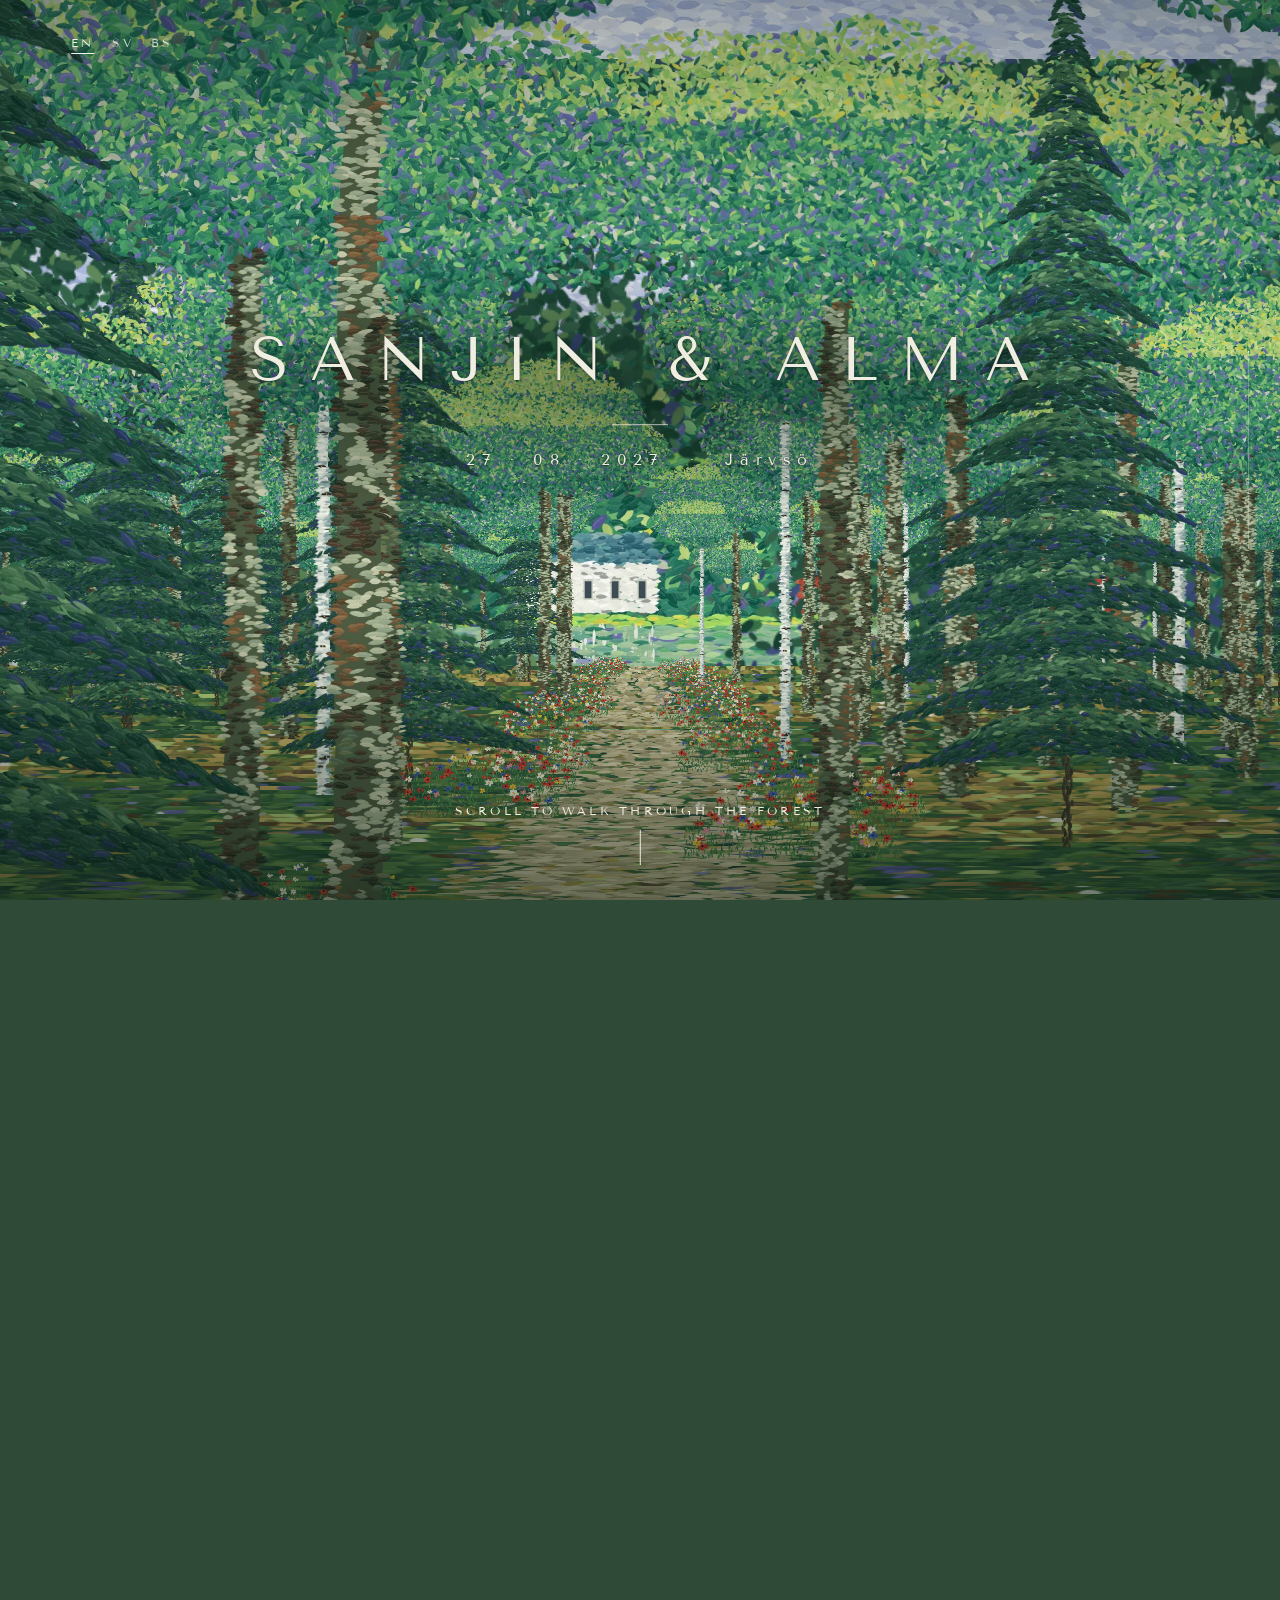
==== index.html @ eba16c34 "Spruces and path flowers; make the walk fast Adds Hälsingland spruces (granar) after Klimt's Foreste" ====
<!doctype html>
<html lang="en">
<head>
  <meta charset="utf-8">
  <meta name="viewport" content="width=device-width, initial-scale=1, viewport-fit=cover">
  <title>Save the date · Sanjin &amp; Alma</title>
  <meta name="description" content="Sanjin &amp; Alma are getting married — Friday 27 August 2027, Järvsö, Hälsingland.">
  <meta name="theme-color" content="#f6f7f3">
  <meta property="og:title" content="Save the date · Sanjin &amp; Alma">
  <meta property="og:description" content="Friday 27 August 2027 · Järvsö, Hälsingland">
  <meta property="og:image" content="assets/img/og-klimt.jpg">
  <meta property="og:type" content="website">
  <link rel="icon" href="favicon.svg" type="image/svg+xml">
  <link rel="preload" href="assets/fonts/tenor-sans-latin-400-normal.woff2" as="font" type="font/woff2" crossorigin>
  <link rel="stylesheet" href="assets/css/klimt.css?v=202610311346">
  <script>document.documentElement.classList.add("js")</script>
</head>
<body data-page="std">
  <a class="skip" href="#main" data-i18n="skip">Skip to content</a>
  <main id="main">
    <section class="journey" data-journey aria-labelledby="names">
      <div class="journey-stage">
        <canvas class="journey-canvas" role="img" aria-label="A walk through a birch forest painted in small dabs of colour, after Klimt, opening onto Järvsö dal." data-i18n-attr="aria-label: k.journey"></canvas>
        <div class="journey-shade" aria-hidden="true"></div>
        <header class="top">
          <div class="lang" role="group" aria-label="Language" data-i18n-attr="aria-label: lang.label">
            <button type="button" data-lang="en" aria-pressed="true" lang="en">EN</button>
            <button type="button" data-lang="sv" aria-pressed="false" lang="sv">SV</button>
            <button type="button" data-lang="bs" aria-pressed="false" lang="bs">BS</button>
          </div>
        </header>
        <div class="journey-intro" aria-hidden="true">
          <p class="names"><span>Sanjin</span> <span><span class="amp">&amp;</span> Alma</span></p>
          <p class="intro-line">27 · 08 · 2027 &nbsp;·&nbsp; Järvsö</p>
        </div>
        <div class="journey-final label">
            <h1 id="names" class="names"><span>Sanjin</span> <span><span class="amp">&amp;</span> Alma</span></h1>
            <p class="subtitle" data-i18n="std.lede">are getting married</p>
            <p class="place">Järvsö · Hälsingland</p>
            <p class="year" data-i18n-attr="aria-label: date.long" aria-label="Friday 27 August 2027">27 · 08 · 2027</p>
            <p class="links">
              <a href="assets/sanjin-alma-2027-08-27.ics" download data-i18n="cta.calendar">Add to calendar</a>
              <a href="wedding.html" data-keep-lang data-i18n="cta.wedding">The wedding page</a>
            </p>
        </div>
        <div class="journey-lines" aria-hidden="true">
          <p class="jl" data-from=".08" data-to=".3" data-i18n="k.l1">Hälsingland, late August</p>
          <p class="jl" data-from=".28" data-to=".5" data-i18n="k.l2">A path through the trees</p>
          <p class="jl jl-big" data-from=".6" data-to=".82" data-i18n="k.l3">Järvsö dal</p>
        </div>
        <div class="journey-rail" aria-hidden="true"><span></span></div>
        <p class="journey-cue" aria-hidden="true"><span data-i18n="k.cue">Scroll to walk through the forest</span></p>
      </div>
    </section>
  </main>
  <script src="assets/js/i18n.js?v=202610311346"></script>
  <script>window.WEDDING.rsvpEndpoint = "/api/rsvp";</script>
  <script src="assets/js/site.js?v=202610311346"></script>
  <script src="assets/js/klimt.js?v=202610311346"></script>
  <script src="assets/klimt/assets.js?v=202610311346"></script>
  <script src="assets/js/journey.js?v=202610311346"></script>
</body>
</html>
---- assets/css/klimt.css ----
/* Sanjin & Alma — after Klimt's landscapes. A square painting of dabs on a
   quiet ground, labelled like a museum print: spaced capitals, one italic line. */

@font-face { font-family: "Tenor Sans"; font-style: normal; font-weight: 400; font-display: swap;
  src: url(../fonts/tenor-sans-latin-400-normal.woff2) format("woff2");
  unicode-range: U+0000-00FF,U+0131,U+0152-0153,U+02BB-02BC,U+02C6,U+02DA,U+02DC,U+0304,U+0308,U+0329,U+2000-206F,U+20AC,U+2122,U+2191,U+2193,U+2212,U+2215,U+FEFF,U+FFFD; }
@font-face { font-family: "Tenor Sans"; font-style: normal; font-weight: 400; font-display: swap;
  src: url(../fonts/tenor-sans-latin-ext-400-normal.woff2) format("woff2");
  unicode-range: U+0100-02BA,U+02BD-02C5,U+02C7-02CC,U+02CE-02D7,U+02DD-02FF,U+0304,U+0308,U+0329,U+1D00-1DBF,U+1E00-1E9F,U+1EF2-1EFF,U+2020,U+20A0-20AB,U+20AD-20C0,U+2113,U+2C60-2C7F,U+A720-A7FF; }
@font-face { font-family: "Alegreya"; font-style: italic; font-weight: 400; font-display: swap;
  src: url(../fonts/alegreya-latin-400-italic.woff2) format("woff2");
  unicode-range: U+0000-00FF,U+0131,U+0152-0153,U+02BB-02BC,U+02C6,U+02DA,U+02DC,U+0304,U+0308,U+0329,U+2000-206F,U+20AC,U+2122,U+2191,U+2193,U+2212,U+2215,U+FEFF,U+FFFD; }
@font-face { font-family: "Alegreya"; font-style: italic; font-weight: 400; font-display: swap;
  src: url(../fonts/alegreya-latin-ext-400-italic.woff2) format("woff2");
  unicode-range: U+0100-02BA,U+02BD-02C5,U+02C7-02CC,U+02CE-02D7,U+02DD-02FF,U+0304,U+0308,U+0329,U+1D00-1DBF,U+1E00-1E9F,U+1EF2-1EFF,U+2020,U+20A0-20AB,U+20AD-20C0,U+2113,U+2C60-2C7F,U+A720-A7FF; }
@font-face { font-family: "Alegreya"; font-style: normal; font-weight: 400; font-display: swap;
  src: url(../fonts/alegreya-latin-400-normal.woff2) format("woff2");
  unicode-range: U+0000-00FF,U+0131,U+0152-0153,U+02BB-02BC,U+02C6,U+02DA,U+02DC,U+0304,U+0308,U+0329,U+2000-206F,U+20AC,U+2122,U+2191,U+2193,U+2212,U+2215,U+FEFF,U+FFFD; }
@font-face { font-family: "Alegreya"; font-style: normal; font-weight: 400; font-display: swap;
  src: url(../fonts/alegreya-latin-ext-400-normal.woff2) format("woff2");
  unicode-range: U+0100-02BA,U+02BD-02C5,U+02C7-02CC,U+02CE-02D7,U+02DD-02FF,U+0304,U+0308,U+0329,U+1D00-1DBF,U+1E00-1E9F,U+1EF2-1EFF,U+2020,U+20A0-20AB,U+20AD-20C0,U+2113,U+2C60-2C7F,U+A720-A7FF; }

:root {
  --ground: #f6f7f3;      /* a cool, near-white print paper */
  --slate: #44524f;       /* the grey-green of the print's lettering */
  --slate-soft: #5f6c69;
  --violet: #4f569c;      /* the shadow dab in Klimt's greens */
  --meadow: #7cbf44;
  --line: color-mix(in srgb, var(--slate) 22%, transparent);
  --caps: "Tenor Sans", "Gill Sans", "Segoe UI", sans-serif;
  --text: "Alegreya", Georgia, serif;
  --gutter: clamp(1.25rem, 5vw, 4rem);
  --ease-out: cubic-bezier(.16, 1, .3, 1);
  color-scheme: light;
}
*, *::before, *::after { box-sizing: border-box; }
html { -webkit-text-size-adjust: 100%; text-size-adjust: 100%; }
body { margin: 0; background: var(--ground); color: var(--slate); font: 400 clamp(1.05rem, .98rem + .3vw, 1.2rem)/1.6 var(--text); -webkit-font-smoothing: antialiased; }
::selection { background: #c9dc5a; color: var(--slate); }
:focus-visible { outline: 1.5px solid var(--slate); outline-offset: 4px; }
a { color: inherit; text-decoration-thickness: 1px; text-underline-offset: .35em; text-decoration-color: color-mix(in srgb, currentColor 45%, transparent); transition: color .3s, text-decoration-color .3s; }
a:hover { color: var(--violet); text-decoration-color: var(--violet); }
.visually-hidden { position: absolute !important; width: 1px; height: 1px; margin: -1px; overflow: hidden; clip: rect(0 0 0 0); white-space: nowrap; border: 0; padding: 0; }
.skip { position: absolute; left: var(--gutter); top: -4rem; z-index: 5; background: var(--ground); padding: .5rem .9rem; border: 1px solid var(--slate); }
.skip:focus { top: .75rem; }

.caps { font-family: var(--caps); text-transform: uppercase; letter-spacing: .3em; font-weight: 400; }

/* top line: sections and languages, set like a catalogue header */
.top { display: flex; justify-content: space-between; align-items: center; gap: 1rem; padding: clamp(.9rem, 2.4vh, 1.6rem) var(--gutter); font: .78rem/1 var(--caps); letter-spacing: .24em; text-transform: uppercase; }
.top nav { display: flex; flex-wrap: wrap; gap: .2rem 1.6rem; }
.top a, .lang button { text-decoration: none; min-height: 44px; display: inline-flex; align-items: center; }
.top-start { flex: 1; }
.lang { display: flex; gap: .2rem; }
.lang button { font: inherit; letter-spacing: inherit; text-transform: inherit; color: var(--slate-soft); background: none; border: 0; padding: 0 .45rem; cursor: pointer; }
.lang button[aria-pressed="true"] { color: var(--slate); text-decoration: underline; text-underline-offset: .5em; text-decoration-thickness: 1px; }

/* the print: a square painting and its label */
.print { display: grid; grid-template-columns: auto minmax(0, 1fr); align-items: center; gap: clamp(2rem, 6vw, 6rem); padding: 0 var(--gutter) clamp(2rem, 6vh, 4rem); min-height: calc(100svh - 5rem); }
.painting { position: relative; overflow: hidden; width: min(76svh, 54vw); aspect-ratio: 1; background: #e8ece4; }
.painting .k-layer { position: absolute; inset: 0; width: 100%; height: 100%; }
.label { text-align: center; max-width: 30rem; justify-self: center; }
.names { margin: 0; font: 400 clamp(1.7rem, 1rem + 2.3vw, 2.9rem)/1.25 var(--caps); letter-spacing: .3em; text-transform: uppercase; margin-right: -.3em; }
.names > span { white-space: nowrap; }
@media (min-width: 821px) and (min-aspect-ratio: 1/1) { .names > span { display: block; } }
.subtitle { margin: .8rem 0 0; font-style: italic; font-size: clamp(1.15rem, 1rem + .5vw, 1.45rem); color: var(--slate-soft); }
.place { margin: clamp(2rem, 6vh, 3.5rem) 0 0; font: .9rem/1.6 var(--caps); letter-spacing: .24em; text-transform: uppercase; }
.year { margin: .3rem 0 0; font: 1.15rem/1 var(--caps); letter-spacing: .32em; }
.links { margin: clamp(2rem, 6vh, 3.2rem) 0 0; display: flex; justify-content: center; flex-wrap: wrap; gap: .2rem 2rem; font: .8rem/1 var(--caps); letter-spacing: .22em; text-transform: uppercase; }
.links a { min-height: 44px; display: inline-flex; align-items: center; }

@media (max-width: 820px), (max-aspect-ratio: 1/1) {
  .print { grid-template-columns: 1fr; min-height: 0; gap: clamp(1.75rem, 5vh, 2.75rem); padding-top: .25rem; }
  .painting { width: min(100%, 62svh); justify-self: center; }
}

/* motion: the label settles once the painting is laid down */
.js .settle { opacity: .35; transform: translateY(6px); }
.settle.is-in { opacity: 1; transform: none; transition: opacity 1.2s var(--ease-out), transform 1.2s var(--ease-out); transition-delay: var(--d, 0s); }
.js .reveal { opacity: 0; transform: translateY(14px); }
.reveal.is-in { opacity: 1; transform: none; transition: opacity 1.2s var(--ease-out), transform 1.2s var(--ease-out); }
@media (prefers-reduced-motion: reduce) { .js .settle, .js .reveal { opacity: 1; transform: none; } }

/* ——— wedding page ——— */
.section { padding: clamp(4rem, 11vh, 7.5rem) var(--gutter); }
.column { max-width: 36rem; margin: 0 auto; }
.section h2 { margin: 0 0 1.6rem; font: 400 clamp(1.15rem, 1rem + .6vw, 1.5rem)/1.3 var(--caps); letter-spacing: .3em; text-transform: uppercase; text-align: center; }

.note { font-style: italic; color: var(--slate-soft); text-align: center; }
.schedule { list-style: none; margin: 2.2rem 0 0; padding: 0; }
.schedule li { display: grid; grid-template-columns: 5.5rem 1fr; gap: 1rem; padding: .95rem 0; border-top: 1px solid var(--line); align-items: baseline; }
.schedule li:last-child { border-bottom: 1px solid var(--line); }
.schedule time { font: 1rem/1 var(--caps); letter-spacing: .14em; color: var(--violet); font-variant-numeric: tabular-nums; }
.schedule strong { display: block; font-weight: 400; font-family: var(--caps); font-size: .92rem; letter-spacing: .14em; text-transform: uppercase; }
.schedule span { font-style: italic; color: var(--slate-soft); }
.route { list-style: none; margin: 2.4rem 0; padding: 0; display: grid; grid-template-columns: repeat(6, 1fr); position: relative; font: .72rem/1.3 var(--caps); letter-spacing: .12em; text-transform: uppercase; text-align: center; }
.route::before { content: ""; position: absolute; left: calc(100% / 12); right: calc(100% / 12); top: .45rem; border-top: 1px solid var(--slate); }
.route li { position: relative; padding-top: 1.6rem; white-space: nowrap; letter-spacing: .06em; }
.route li::before { content: ""; position: absolute; left: 50%; top: .1rem; width: .7rem; height: .7rem; margin-left: -.35rem; border-radius: 50%; background: var(--ground); border: 1px solid var(--slate); }
.route li:last-child::before { background: var(--violet); border-color: var(--violet); }
.route li:last-child { color: var(--violet); }
.ways { display: grid; gap: 1.4rem; }
.ways h3 { margin: 0 0 .25rem; font: .85rem/1.3 var(--caps); letter-spacing: .2em; text-transform: uppercase; }
.ways p { margin: 0; }
.pair { display: grid; grid-template-columns: minmax(0, 1fr) minmax(0, 1fr); gap: clamp(2rem, 6vw, 5rem); align-items: center; max-width: 64rem; margin: 0 auto; }
.pair .painting { width: 100%; max-width: 26rem; justify-self: center; }
.pair h2 { text-align: left; }
@media (max-width: 820px) { .pair { grid-template-columns: 1fr; } .pair h2 { text-align: center; } .route { grid-template-columns: 1fr; text-align: left; } .route::before { left: .35rem; right: auto; top: .5rem; bottom: .9rem; border-top: 0; border-left: 1px solid var(--slate); } .route li { padding: 0 0 .9rem 1.8rem; } .route li::before { left: .35rem; top: .15rem; } }

/* RSVP */
.field { display: grid; gap: .35rem; margin-bottom: 1.5rem; }
.field-row { display: grid; grid-template-columns: 1fr 1fr; gap: 0 1.5rem; }
label, legend { font: .8rem/1.3 var(--caps); letter-spacing: .18em; text-transform: uppercase; }
.hint { font: italic .95rem/1.3 var(--text); letter-spacing: 0; text-transform: none; color: var(--slate-soft); }
input[type="text"], input[type="email"], select, textarea { font: inherit; color: var(--slate); width: 100%; background: transparent; border: 0; border-bottom: 1px solid var(--slate-soft); border-radius: 0; padding: .6rem 0 .5rem; min-height: 2.9rem; caret-color: var(--violet); }
textarea { min-height: 5.5rem; resize: vertical; }
select { appearance: none; background: linear-gradient(45deg, transparent 50%, var(--slate) 50%) calc(100% - .55rem) 55% / .32rem .32rem no-repeat, linear-gradient(135deg, var(--slate) 50%, transparent 50%) calc(100% - .25rem) 55% / .32rem .32rem no-repeat; }
input:focus-visible, select:focus-visible, textarea:focus-visible { outline: none; border-bottom-color: var(--violet); box-shadow: 0 1px 0 var(--violet); }
[aria-invalid="true"] { border-bottom-color: #a8402e !important; }
.error { color: #9a3a2a; font-size: .95rem; font-style: italic; margin: 0; }
.error:empty { display: none; }
fieldset { border: 0; padding: 0; margin: 0 0 1.5rem; min-width: 0; }
legend { padding: 0; margin-bottom: .6rem; }
.choices { display: flex; flex-wrap: wrap; gap: .4rem 1.8rem; }
.choice { position: relative; display: inline-flex; }
.choice input { position: absolute; opacity: 0; inset: 0; margin: 0; cursor: pointer; }
.choice span { display: inline-flex; align-items: center; gap: .6rem; min-height: 44px; font: italic 1.08rem/1.3 var(--text); letter-spacing: 0; text-transform: none; cursor: pointer; }
.choice span::before { content: ""; width: .8rem; height: .8rem; border-radius: 50%; border: 1px solid var(--slate); flex: none; transition: background-color .3s, box-shadow .3s; }
.choice input:checked + span::before { background: var(--violet); border-color: var(--violet); box-shadow: inset 0 0 0 2px var(--ground); }
.choice input:focus-visible + span { outline: 1.5px solid var(--slate); outline-offset: 4px; }
.if-attending[hidden] { display: none; }
.hp { position: absolute; left: -10000px; width: 1px; height: 1px; overflow: hidden; }
.form-foot { text-align: center; margin-top: 1rem; }
.send { font: .85rem/1 var(--caps); letter-spacing: .26em; text-transform: uppercase; color: var(--slate); background: none; border: 0; padding: .9rem .2rem; min-height: 44px; cursor: pointer; text-decoration: underline; text-decoration-thickness: 1px; text-underline-offset: .6em; transition: color .3s; }
.send:hover { color: var(--violet); }
.send[disabled] { opacity: .55; cursor: progress; }
.form-status { text-align: center; margin: 1rem 0 0; }
.form-status.is-error { color: #9a3a2a; font-style: italic; }
.thanks { text-align: center; padding: 1rem 0; }
.thanks:focus { outline: none; }
.thanks .thanks-letter { margin: 0; font: 400 clamp(1.8rem, 1.2rem + 2vw, 2.6rem)/1.2 var(--caps); letter-spacing: .3em; text-transform: uppercase; color: var(--slate); }
.thanks p { margin: 1rem auto 0; max-width: 28rem; }
.again { background: none; border: 0; font: inherit; color: inherit; cursor: pointer; text-decoration: underline; text-underline-offset: .3em; min-height: 44px; }
.close { padding: clamp(3rem, 8vh, 5rem) var(--gutter) clamp(2.5rem, 6vh, 4rem); text-align: center; }
.close p { margin: .4rem 0 0; }
.credits { font-style: italic; font-size: .92rem; color: var(--slate-soft); margin-top: 1.6rem !important; }
@media (max-width: 760px) { .top nav { display: none; } .field-row { grid-template-columns: 1fr; } }

/* ——— the walk through the forest ——— */
.journey { position: relative; height: 400svh; background: #2f4a36; }
.journey-stage { position: sticky; top: 0; height: 100svh; overflow: hidden; }
.journey-canvas { position: absolute; inset: 0; width: 100%; height: 100%; display: block; }
.journey-stage .top { position: absolute; top: 0; left: 0; right: 0; z-index: 3; color: #f6f7f3; text-shadow: 0 1px 10px rgb(20 34 22 / .55); transition: color .8s var(--ease-out), text-shadow .8s; }
.journey-stage .top .lang button { color: inherit; opacity: .78; }
.journey-stage .top .lang button[aria-pressed="true"] { opacity: 1; }
.journey-stage.is-paper .top { color: var(--slate); text-shadow: none; }
.journey-stage .top a:hover { color: inherit; opacity: .8; }
.journey-intro { position: absolute; z-index: 2; left: 50%; top: 44%; transform: translate(-50%, -50%); text-align: center; width: min(92vw, 40rem); color: #2c3a33; pointer-events: none; }
.journey-intro .names { font-size: clamp(1.6rem, 1rem + 2.6vw, 3rem); }
.journey-intro .names > span { display: inline; }
.intro-line { margin: 1.1rem 0 0; font: .85rem/1.4 var(--caps); letter-spacing: .3em; }
.journey-print { position: absolute; inset: 0; z-index: 2; min-height: 0; height: 100%; padding-top: clamp(3.5rem, 8vh, 5rem); }
.journey-print .label { opacity: 0; }
.painting-slot { width: min(76svh, 54vw); aspect-ratio: 1; }
@media (max-width: 820px), (max-aspect-ratio: 1/1) {
  .journey-print { align-content: center; }
  .painting-slot { width: min(100%, 52svh); justify-self: center; }
}
.journey-cue { position: absolute; z-index: 2; left: 50%; bottom: clamp(1.2rem, 4vh, 2.2rem); transform: translateX(-50%); margin: 0; font: .72rem/1 var(--caps); letter-spacing: .28em; text-transform: uppercase; color: #fbf9ee; text-shadow: 0 1px 8px rgb(40 30 10 / .6); white-space: nowrap; pointer-events: none; }
.journey-cue::after { content: ""; display: block; width: 1px; height: 2.2rem; margin: .8rem auto 0; background: currentColor; transform-origin: top; }
@media (prefers-reduced-motion: no-preference) { .journey-cue::after { animation: walk 2.6s var(--ease-out) infinite; } }
@keyframes walk { 0% { transform: scaleY(0); opacity: 1; } 70% { transform: scaleY(1); opacity: 1; } 100% { transform: scaleY(1); opacity: 0; } }
/* reduced motion: no walk; the print is shown at once */
.journey.is-still { height: auto; background: var(--ground); }
.journey.is-still .journey-stage { position: relative; height: 100svh; }
.journey.is-still .journey-intro, .journey.is-still .journey-cue { display: none; }
/* titles: ivory capitals over a soft vignette, like the opening of a film */
.journey-shade { position: absolute; inset: 0; z-index: 1; pointer-events: none;
  background: radial-gradient(120% 90% at 50% 42%, rgb(8 22 14 / 0) 35%, rgb(8 22 14 / .5) 100%), linear-gradient(180deg, rgb(8 22 14 / .25), rgb(8 22 14 / 0) 30%, rgb(8 22 14 / 0) 70%, rgb(8 22 14 / .35)); }
.journey-stage::after { content: ""; position: absolute; inset: 0; z-index: 4; pointer-events: none; opacity: .09; mix-blend-mode: multiply;
  background: url("data:image/svg+xml,%3Csvg xmlns='http://www.w3.org/2000/svg' width='220' height='220'%3E%3Cfilter id='n'%3E%3CfeTurbulence type='fractalNoise' baseFrequency='.85' numOctaves='2' stitchTiles='stitch'/%3E%3CfeColorMatrix values='0 0 0 0 .2 0 0 0 0 .18 0 0 0 0 .12 0 0 0 1 0'/%3E%3C/filter%3E%3Crect width='220' height='220' filter='url(%23n)'/%3E%3C/svg%3E"); }
.journey-intro { color: #f6f3e8; text-shadow: 0 2px 28px rgb(8 22 14 / .55), 0 1px 3px rgb(8 22 14 / .35); }
.journey-intro .names { color: #f6f3e8; font-size: clamp(2.1rem, 1rem + 3.6vw, 4.4rem); letter-spacing: .34em; margin-right: -.34em; }
.journey-intro .intro-line { margin-top: 1.6rem; font-size: .82rem; letter-spacing: .42em; opacity: .9; }
.journey-intro .intro-line::before { content: ""; display: block; width: 3.5rem; height: 1px; margin: 0 auto 1.4rem; background: currentColor; opacity: .7; }
/* offered when the device asks for less motion */
.journey-motion { position: absolute; z-index: 3; left: 50%; bottom: clamp(1rem, 3vh, 2rem); transform: translateX(-50%); font: .78rem/1 var(--caps); letter-spacing: .26em; text-transform: uppercase; color: var(--slate); background: none; border: 0; min-height: 44px; padding: 0 .4rem; cursor: pointer; text-decoration: underline; text-underline-offset: .6em; text-decoration-thickness: 1px; }
.journey-motion:hover { color: var(--violet); }
.journey-motion[hidden] { display: none; }
/* lines that surface as you walk */
.journey-lines { position: absolute; inset: 0; z-index: 2; pointer-events: none; }
.jl { position: absolute; left: 50%; top: 30%; margin: 0; opacity: 0; white-space: nowrap; font: 400 clamp(1rem, .8rem + .9vw, 1.55rem)/1.2 var(--caps); letter-spacing: .3em; text-transform: uppercase; color: #f6f3e8; text-shadow: 0 2px 24px rgb(8 22 14 / .6), 0 1px 3px rgb(8 22 14 / .4); will-change: transform, opacity, filter; }
.jl-big { top: 40%; font-size: clamp(2.6rem, 1.4rem + 5vw, 6rem); letter-spacing: .3em; color: #fbf9ee; text-shadow: 0 2px 30px rgb(30 50 30 / .45); }
/* a thin rule that fills as you walk */
.journey-rail { position: absolute; z-index: 3; right: clamp(.9rem, 2.4vw, 2rem); top: 50%; width: 1px; height: 22vh; transform: translateY(-50%); background: rgb(251 247 228 / .28); }
.journey-rail span { position: absolute; inset: 0; background: #fbf7e4; transform-origin: top; transform: scaleY(0); }
.journey-stage.is-paper .journey-rail { background: var(--line); }
.journey-stage.is-paper .journey-rail span { background: var(--slate); }
.journey.is-still .journey-lines, .journey.is-still .journey-rail { display: none; }
@media (max-width: 600px) { .jl { white-space: normal; width: 86vw; text-align: center; } }
/* if the walk cannot run (no script, or an error), the print is shown plainly */
html:not(.js) .journey, .journey.is-still { height: auto; background: var(--ground); }
html:not(.js) .journey-stage, .journey.is-still .journey-stage { position: relative; height: auto; min-height: 100svh; }
html:not(.js) .journey-intro, html:not(.js) .journey-cue, html:not(.js) .journey-lines, html:not(.js) .journey-rail,
.journey.is-still .journey-intro, .journey.is-still .journey-cue { display: none; }
html:not(.js) .journey-print, .journey.is-still .journey-print { position: relative; min-height: 100svh; }
html:not(.js) .journey-print .label, .journey.is-still .journey-print .label { opacity: 1 !important; }
html:not(.js) .journey-stage .top, .journey.is-still .journey-stage .top { color: var(--slate); text-shadow: none; }
.journey-intro { width: min(94vw, 64rem); }
.journey-intro::before { content: ""; position: absolute; z-index: -1; inset: -40% -10%; background: radial-gradient(closest-side, rgb(8 22 14 / .42), rgb(8 22 14 / .18) 60%, transparent); pointer-events: none; }
.journey-intro .names { white-space: nowrap; }
.journey-intro .intro-line { font-size: clamp(.85rem, .75rem + .35vw, 1.05rem); letter-spacing: .4em; text-shadow: 0 1px 2px rgb(8 22 14 / .7), 0 2px 16px rgb(8 22 14 / .6); opacity: 1; }
@media (max-width: 600px) { .journey-intro .names { white-space: normal; } }
/* the end of the walk: the names in the sky over Järvsö */
.journey-final { position: absolute; z-index: 2; left: 50%; top: clamp(4.4rem, 10vh, 7rem); transform: translateX(-50%); width: min(92vw, 46rem); max-width: none; text-align: center; color: #1d2a26; opacity: 0; text-shadow: 0 0 18px rgb(238 242 250 / .9); }
.journey-final .names { font-size: clamp(1.9rem, 1rem + 2.6vw, 3.4rem); white-space: nowrap; }
.journey-final .names > span { display: inline !important; }
.journey-final .subtitle, .journey-final .place, .journey-final .year, .journey-final .links { color: #1d2a26; }
.journey-final .place { margin-top: clamp(1rem, 3vh, 1.8rem); }
.journey-final .links { margin-top: clamp(1.2rem, 3.5vh, 2rem); }
@media (max-width: 600px) { .journey-final .names { white-space: normal; } .journey-final { top: 4rem; } }
html:not(.js) .journey-final, .journey.is-still .journey-final { position: relative; left: auto; transform: none; margin: 6rem auto 3rem; opacity: 1 !important; }
.journey-final { top: clamp(3.6rem, 7vh, 5.5rem); }
.journey-final .names { font-size: clamp(1.7rem, .9rem + 2.2vw, 3rem); }
.journey-final .subtitle { margin-top: .5rem; }
.journey-final .place { margin-top: .9rem; }
.journey-final .links { margin-top: .9rem; }
.journey-final .links a { text-shadow: 0 0 10px rgb(238 242 250 / .95), 0 0 2px rgb(238 242 250 / .9); }
/* names in the sky, the two links on the water */
.journey-final { top: 0; bottom: 0; display: flex; flex-direction: column; align-items: center; padding-top: clamp(3.6rem, 7vh, 5.5rem); padding-bottom: clamp(1.6rem, 5vh, 3rem); pointer-events: none; }
.journey-final > * { pointer-events: auto; }
.journey-final .links { margin-top: auto; padding: .2rem 1.2rem; }
.journey-final .links a { color: #1d2a26; text-shadow: 0 0 12px rgb(214 232 214 / .95), 0 0 3px rgb(214 232 214 / .9); }
html:not(.js) .journey-final, .journey.is-still .journey-final { display: block; padding: 0; }
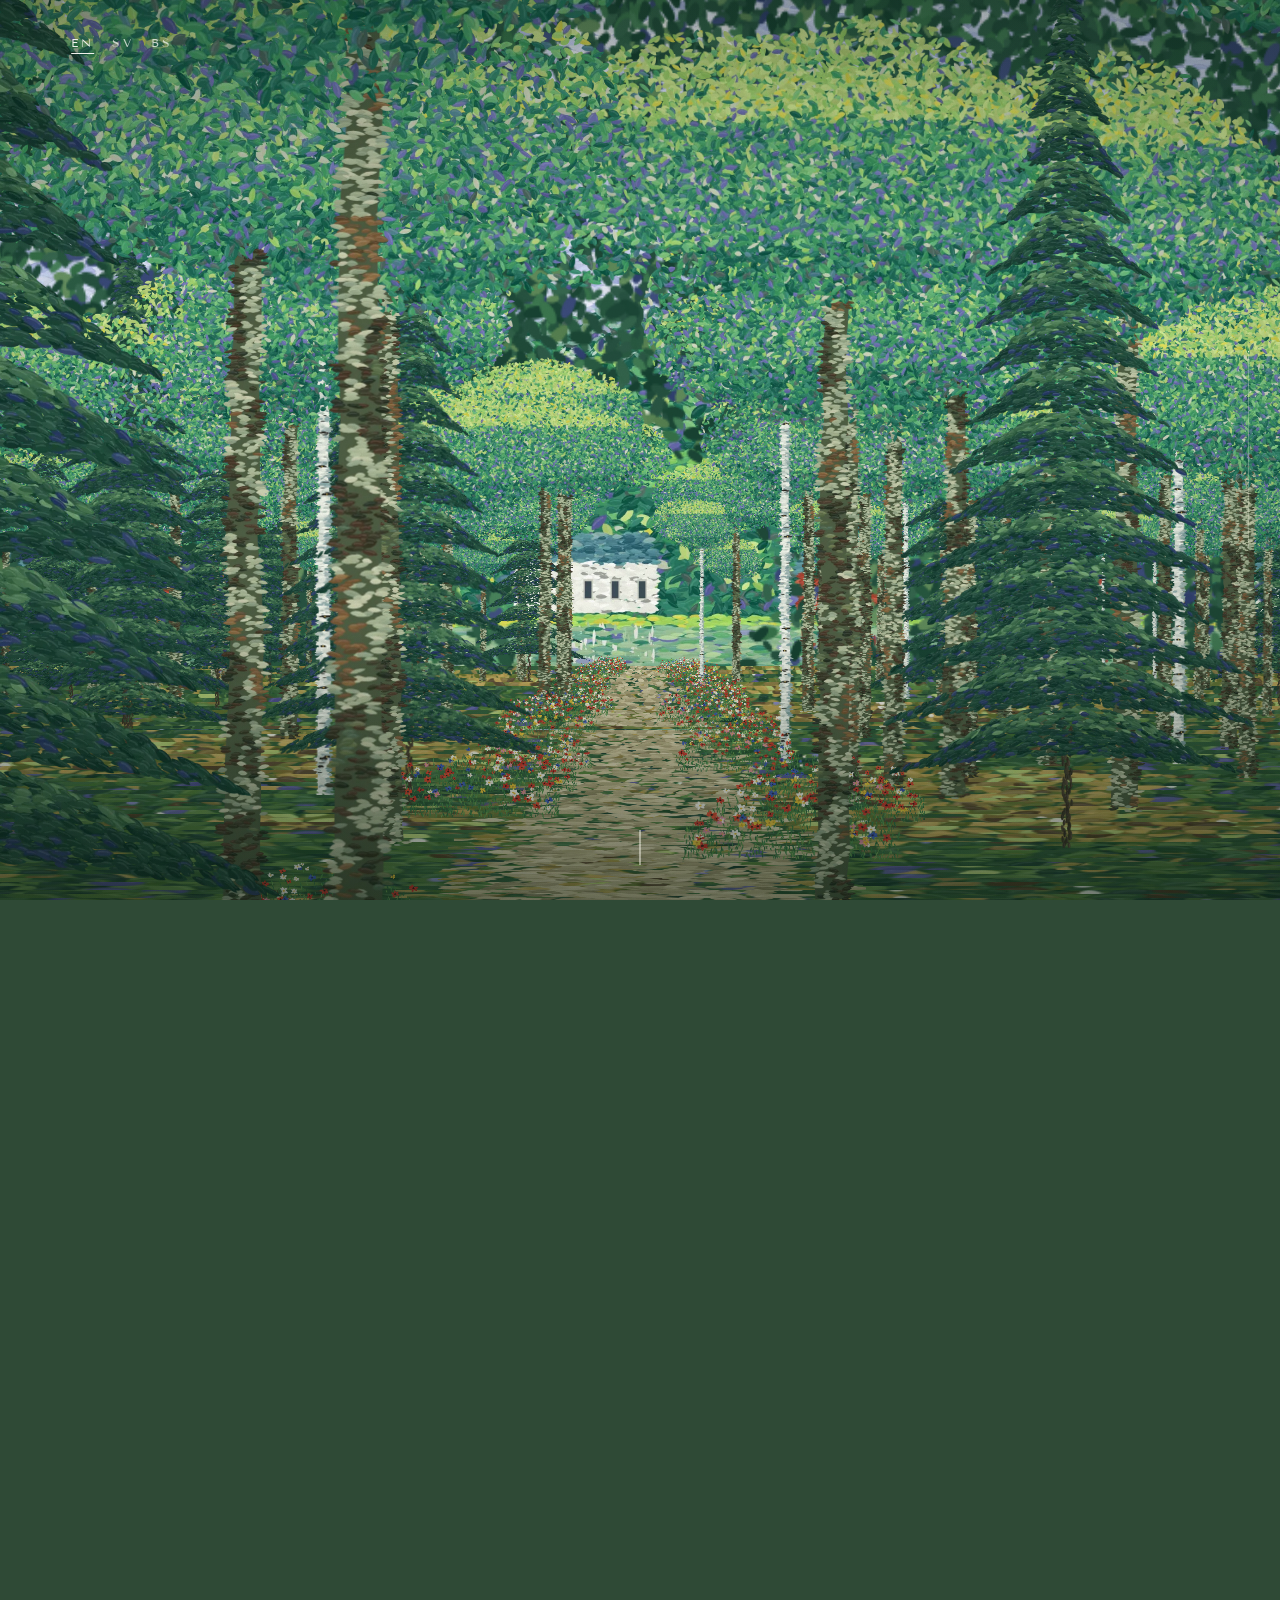
==== commit fe7b2101: "Clean walk; Alma & Sanjin fade in over the valley No text during the walk: the opening names, the pa" ====
--- a/index.html
+++ b/index.html
@@ -12,7 +12,7 @@
   <meta property="og:type" content="website">
   <link rel="icon" href="favicon.svg" type="image/svg+xml">
   <link rel="preload" href="assets/fonts/tenor-sans-latin-400-normal.woff2" as="font" type="font/woff2" crossorigin>
-  <link rel="stylesheet" href="assets/css/klimt.css?v=202610311346">
+  <link rel="stylesheet" href="assets/css/klimt.css?v=202610311415">
   <script>document.documentElement.classList.add("js")</script>
 </head>
 <body data-page="std">
@@ -29,12 +29,8 @@
             <button type="button" data-lang="bs" aria-pressed="false" lang="bs">BS</button>
           </div>
         </header>
-        <div class="journey-intro" aria-hidden="true">
-          <p class="names"><span>Sanjin</span> <span><span class="amp">&amp;</span> Alma</span></p>
-          <p class="intro-line">27 · 08 · 2027 &nbsp;·&nbsp; Järvsö</p>
-        </div>
         <div class="journey-final label">
-            <h1 id="names" class="names"><span>Sanjin</span> <span><span class="amp">&amp;</span> Alma</span></h1>
+            <h1 id="names" class="names"><span>Alma</span> <span><span class="amp">&amp;</span> Sanjin</span></h1>
             <p class="subtitle" data-i18n="std.lede">are getting married</p>
             <p class="place">Järvsö · Hälsingland</p>
             <p class="year" data-i18n-attr="aria-label: date.long" aria-label="Friday 27 August 2027">27 · 08 · 2027</p>
@@ -43,21 +39,16 @@
               <a href="wedding.html" data-keep-lang data-i18n="cta.wedding">The wedding page</a>
             </p>
         </div>
-        <div class="journey-lines" aria-hidden="true">
-          <p class="jl" data-from=".08" data-to=".3" data-i18n="k.l1">Hälsingland, late August</p>
-          <p class="jl" data-from=".28" data-to=".5" data-i18n="k.l2">A path through the trees</p>
-          <p class="jl jl-big" data-from=".6" data-to=".82" data-i18n="k.l3">Järvsö dal</p>
-        </div>
         <div class="journey-rail" aria-hidden="true"><span></span></div>
-        <p class="journey-cue" aria-hidden="true"><span data-i18n="k.cue">Scroll to walk through the forest</span></p>
+        <p class="journey-cue" aria-hidden="true"></p>
       </div>
     </section>
   </main>
-  <script src="assets/js/i18n.js?v=202610311346"></script>
+  <script src="assets/js/i18n.js?v=202610311415"></script>
   <script>window.WEDDING.rsvpEndpoint = "/api/rsvp";</script>
-  <script src="assets/js/site.js?v=202610311346"></script>
-  <script src="assets/js/klimt.js?v=202610311346"></script>
-  <script src="assets/klimt/assets.js?v=202610311346"></script>
-  <script src="assets/js/journey.js?v=202610311346"></script>
+  <script src="assets/js/site.js?v=202610311415"></script>
+  <script src="assets/js/klimt.js?v=202610311415"></script>
+  <script src="assets/klimt/assets.js?v=202610311415"></script>
+  <script src="assets/js/journey.js?v=202610311415"></script>
 </body>
 </html>
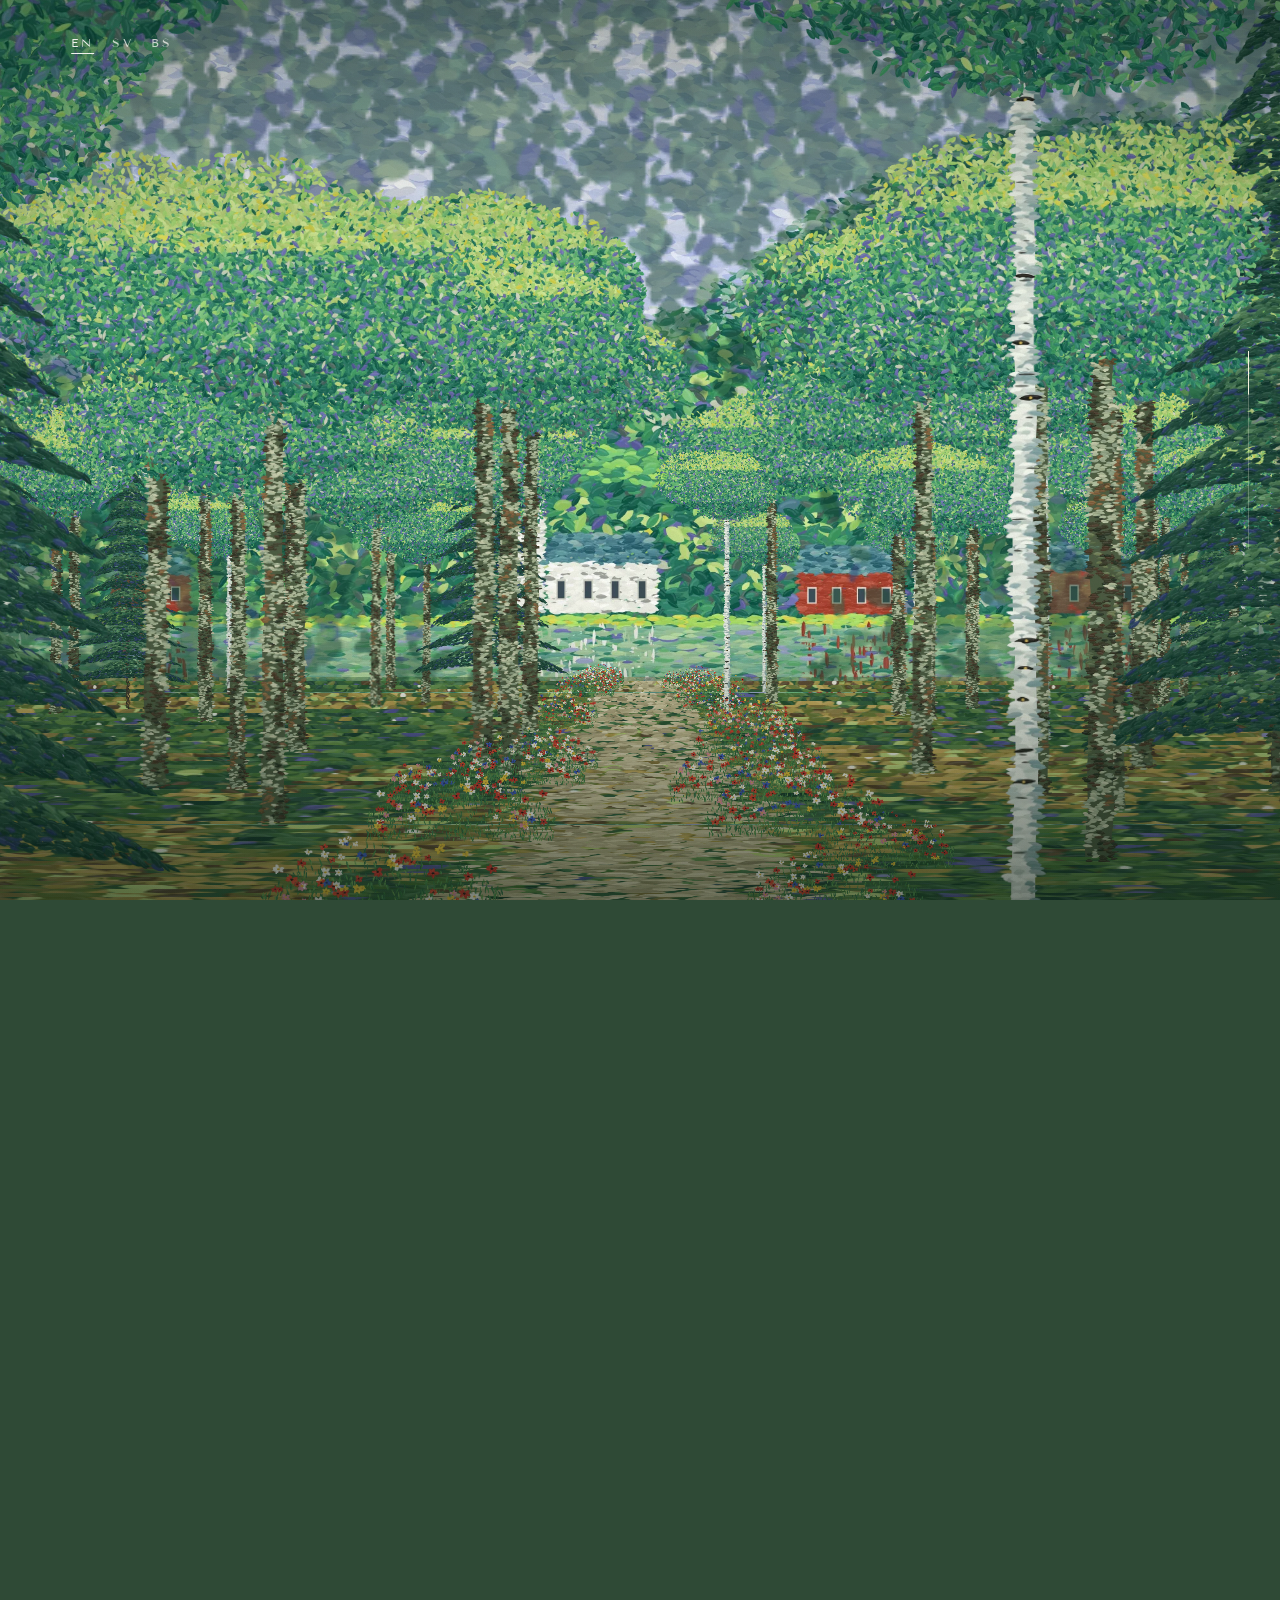
==== commit cc7cd879: "Paint the Stay orchard in the forest's palette The orchard square on the wedding page used the old b" ====
--- a/index.html
+++ b/index.html
@@ -12,7 +12,7 @@
   <meta property="og:type" content="website">
   <link rel="icon" href="favicon.svg" type="image/svg+xml">
   <link rel="preload" href="assets/fonts/tenor-sans-latin-400-normal.woff2" as="font" type="font/woff2" crossorigin>
-  <link rel="stylesheet" href="assets/css/klimt.css?v=202610311415">
+  <link rel="stylesheet" href="assets/css/klimt.css?v=202610311417">
   <script>document.documentElement.classList.add("js")</script>
 </head>
 <body data-page="std">
@@ -44,11 +44,11 @@
       </div>
     </section>
   </main>
-  <script src="assets/js/i18n.js?v=202610311415"></script>
+  <script src="assets/js/i18n.js?v=202610311417"></script>
   <script>window.WEDDING.rsvpEndpoint = "/api/rsvp";</script>
-  <script src="assets/js/site.js?v=202610311415"></script>
-  <script src="assets/js/klimt.js?v=202610311415"></script>
-  <script src="assets/klimt/assets.js?v=202610311415"></script>
-  <script src="assets/js/journey.js?v=202610311415"></script>
+  <script src="assets/js/site.js?v=202610311417"></script>
+  <script src="assets/js/klimt.js?v=202610311417"></script>
+  <script src="assets/klimt/assets.js?v=202610311417"></script>
+  <script src="assets/js/journey.js?v=202610311417"></script>
 </body>
 </html>
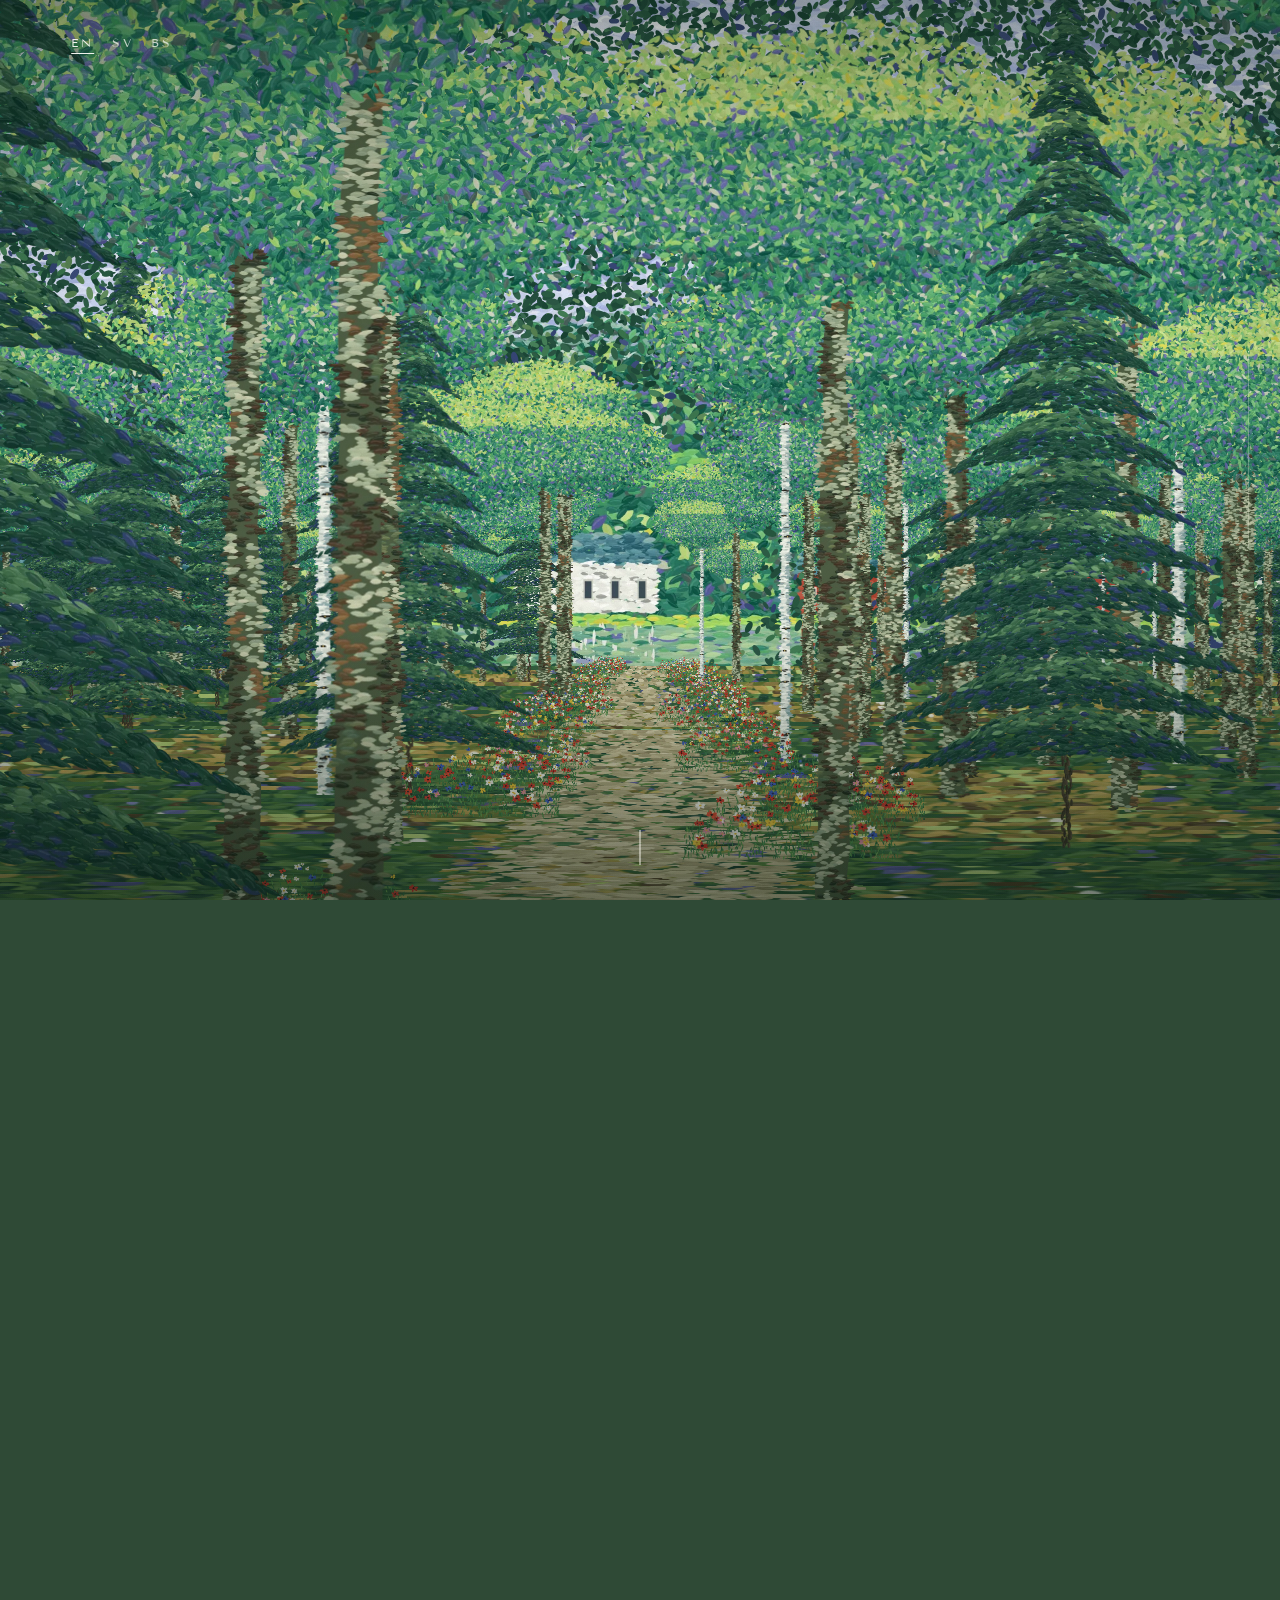
==== commit f84fdbfe: "Alma & Sanjin everywhere; sharp deep-wood layer Every name now reads "Alma & Sanjin": titles, link p" ====
--- a/index.html
+++ b/index.html
@@ -3,16 +3,16 @@
 <head>
   <meta charset="utf-8">
   <meta name="viewport" content="width=device-width, initial-scale=1, viewport-fit=cover">
-  <title>Save the date · Sanjin &amp; Alma</title>
-  <meta name="description" content="Sanjin &amp; Alma are getting married — Friday 27 August 2027, Järvsö, Hälsingland.">
+  <title>Save the date · Alma &amp; Sanjin</title>
+  <meta name="description" content="Alma &amp; Sanjin are getting married — Friday 27 August 2027, Järvsö, Hälsingland.">
   <meta name="theme-color" content="#f6f7f3">
-  <meta property="og:title" content="Save the date · Sanjin &amp; Alma">
+  <meta property="og:title" content="Save the date · Alma &amp; Sanjin">
   <meta property="og:description" content="Friday 27 August 2027 · Järvsö, Hälsingland">
   <meta property="og:image" content="assets/img/og-klimt.jpg">
   <meta property="og:type" content="website">
   <link rel="icon" href="favicon.svg" type="image/svg+xml">
   <link rel="preload" href="assets/fonts/tenor-sans-latin-400-normal.woff2" as="font" type="font/woff2" crossorigin>
-  <link rel="stylesheet" href="assets/css/klimt.css?v=202610311417">
+  <link rel="stylesheet" href="assets/css/klimt.css?v=202610311421">
   <script>document.documentElement.classList.add("js")</script>
 </head>
 <body data-page="std">
@@ -44,11 +44,11 @@
       </div>
     </section>
   </main>
-  <script src="assets/js/i18n.js?v=202610311417"></script>
+  <script src="assets/js/i18n.js?v=202610311421"></script>
   <script>window.WEDDING.rsvpEndpoint = "/api/rsvp";</script>
-  <script src="assets/js/site.js?v=202610311417"></script>
-  <script src="assets/js/klimt.js?v=202610311417"></script>
-  <script src="assets/klimt/assets.js?v=202610311417"></script>
-  <script src="assets/js/journey.js?v=202610311417"></script>
+  <script src="assets/js/site.js?v=202610311421"></script>
+  <script src="assets/js/klimt.js?v=202610311421"></script>
+  <script src="assets/klimt/assets.js?v=202610311421"></script>
+  <script src="assets/js/journey.js?v=202610311421"></script>
 </body>
 </html>
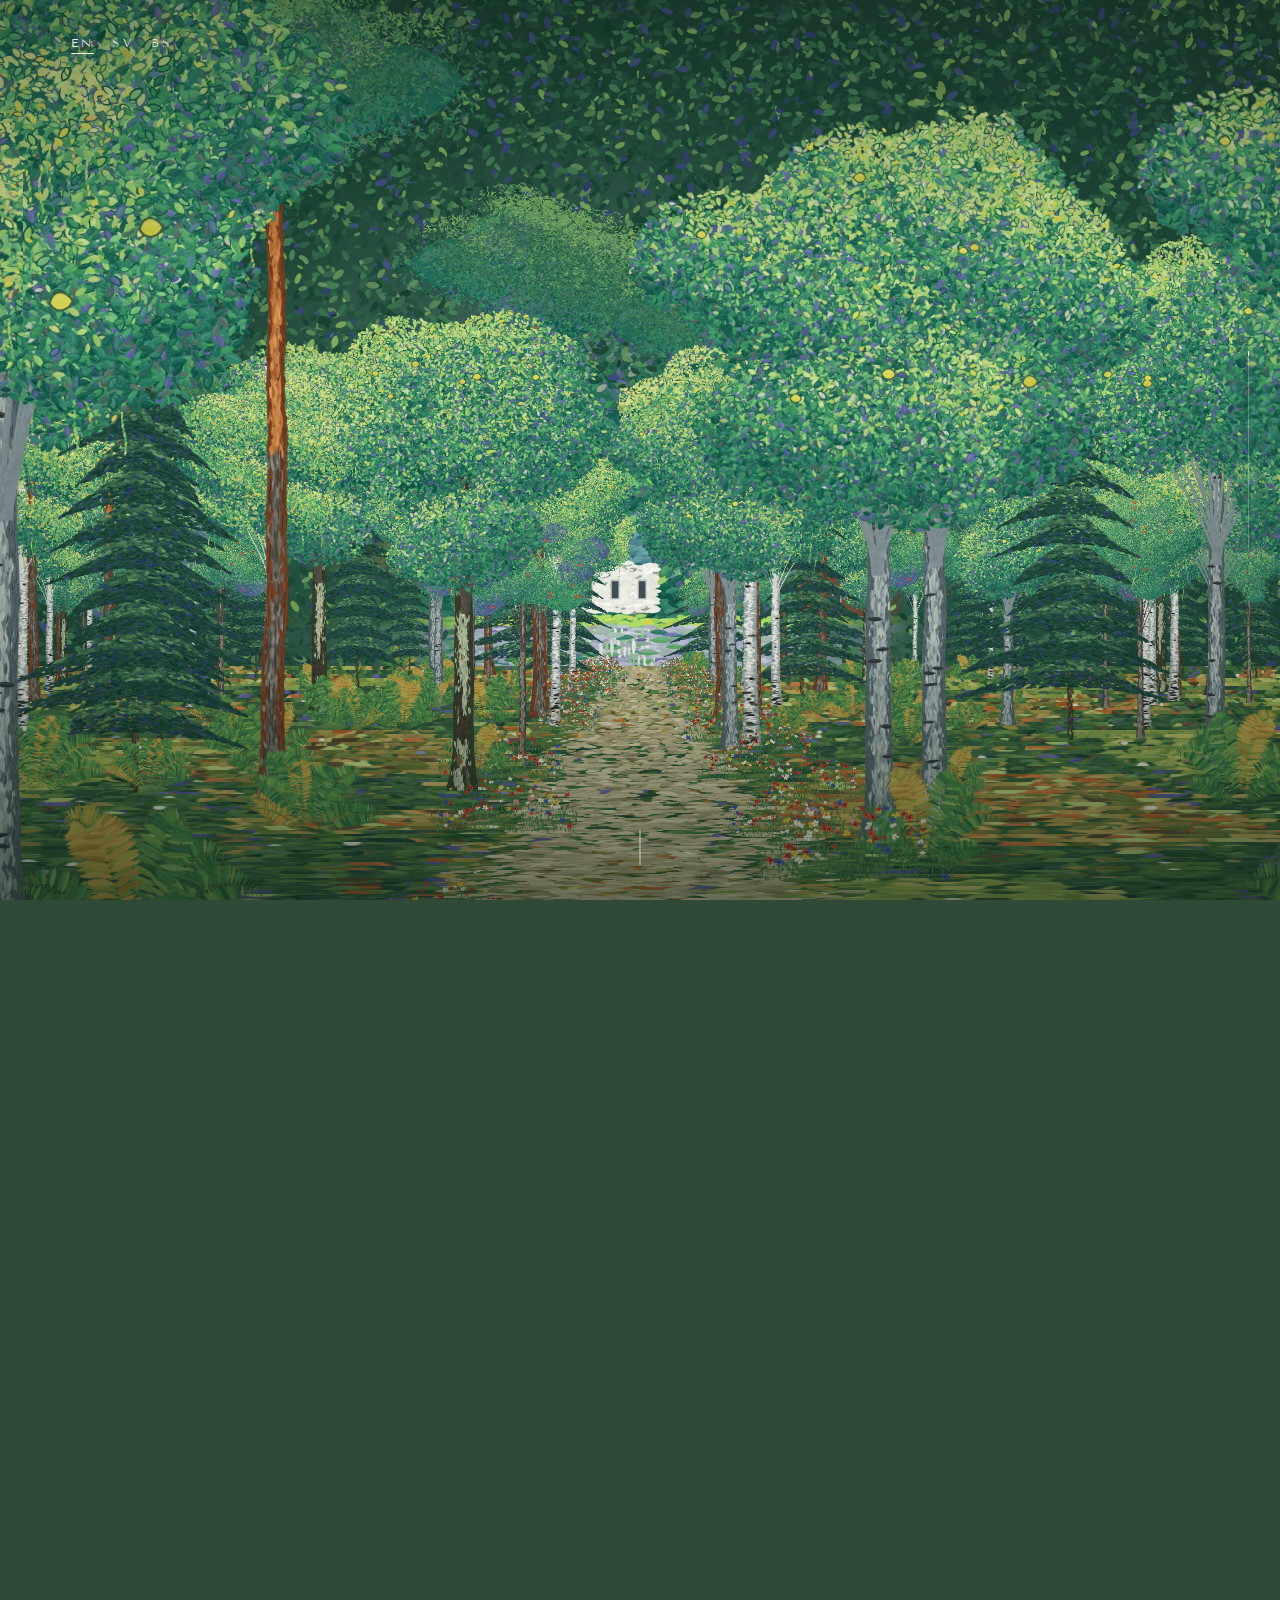
==== commit 04841cb7: "Push the painted forest further: species, structure, valley Trees are now Hälsingland species painte" ====
--- a/index.html
+++ b/index.html
@@ -12,7 +12,7 @@
   <meta property="og:type" content="website">
   <link rel="icon" href="favicon.svg" type="image/svg+xml">
   <link rel="preload" href="assets/fonts/tenor-sans-latin-400-normal.woff2" as="font" type="font/woff2" crossorigin>
-  <link rel="stylesheet" href="assets/css/klimt.css?v=202610311421">
+  <link rel="stylesheet" href="assets/css/klimt.css?v=202610311436">
   <script>document.documentElement.classList.add("js")</script>
 </head>
 <body data-page="std">
@@ -44,11 +44,11 @@
       </div>
     </section>
   </main>
-  <script src="assets/js/i18n.js?v=202610311421"></script>
+  <script src="assets/js/i18n.js?v=202610311436"></script>
   <script>window.WEDDING.rsvpEndpoint = "/api/rsvp";</script>
-  <script src="assets/js/site.js?v=202610311421"></script>
-  <script src="assets/js/klimt.js?v=202610311421"></script>
-  <script src="assets/klimt/assets.js?v=202610311421"></script>
-  <script src="assets/js/journey.js?v=202610311421"></script>
+  <script src="assets/js/site.js?v=202610311436"></script>
+  <script src="assets/js/klimt.js?v=202610311436"></script>
+  <script src="assets/klimt/assets.js?v=202610311436"></script>
+  <script src="assets/js/journey.js?v=202610311436"></script>
 </body>
 </html>
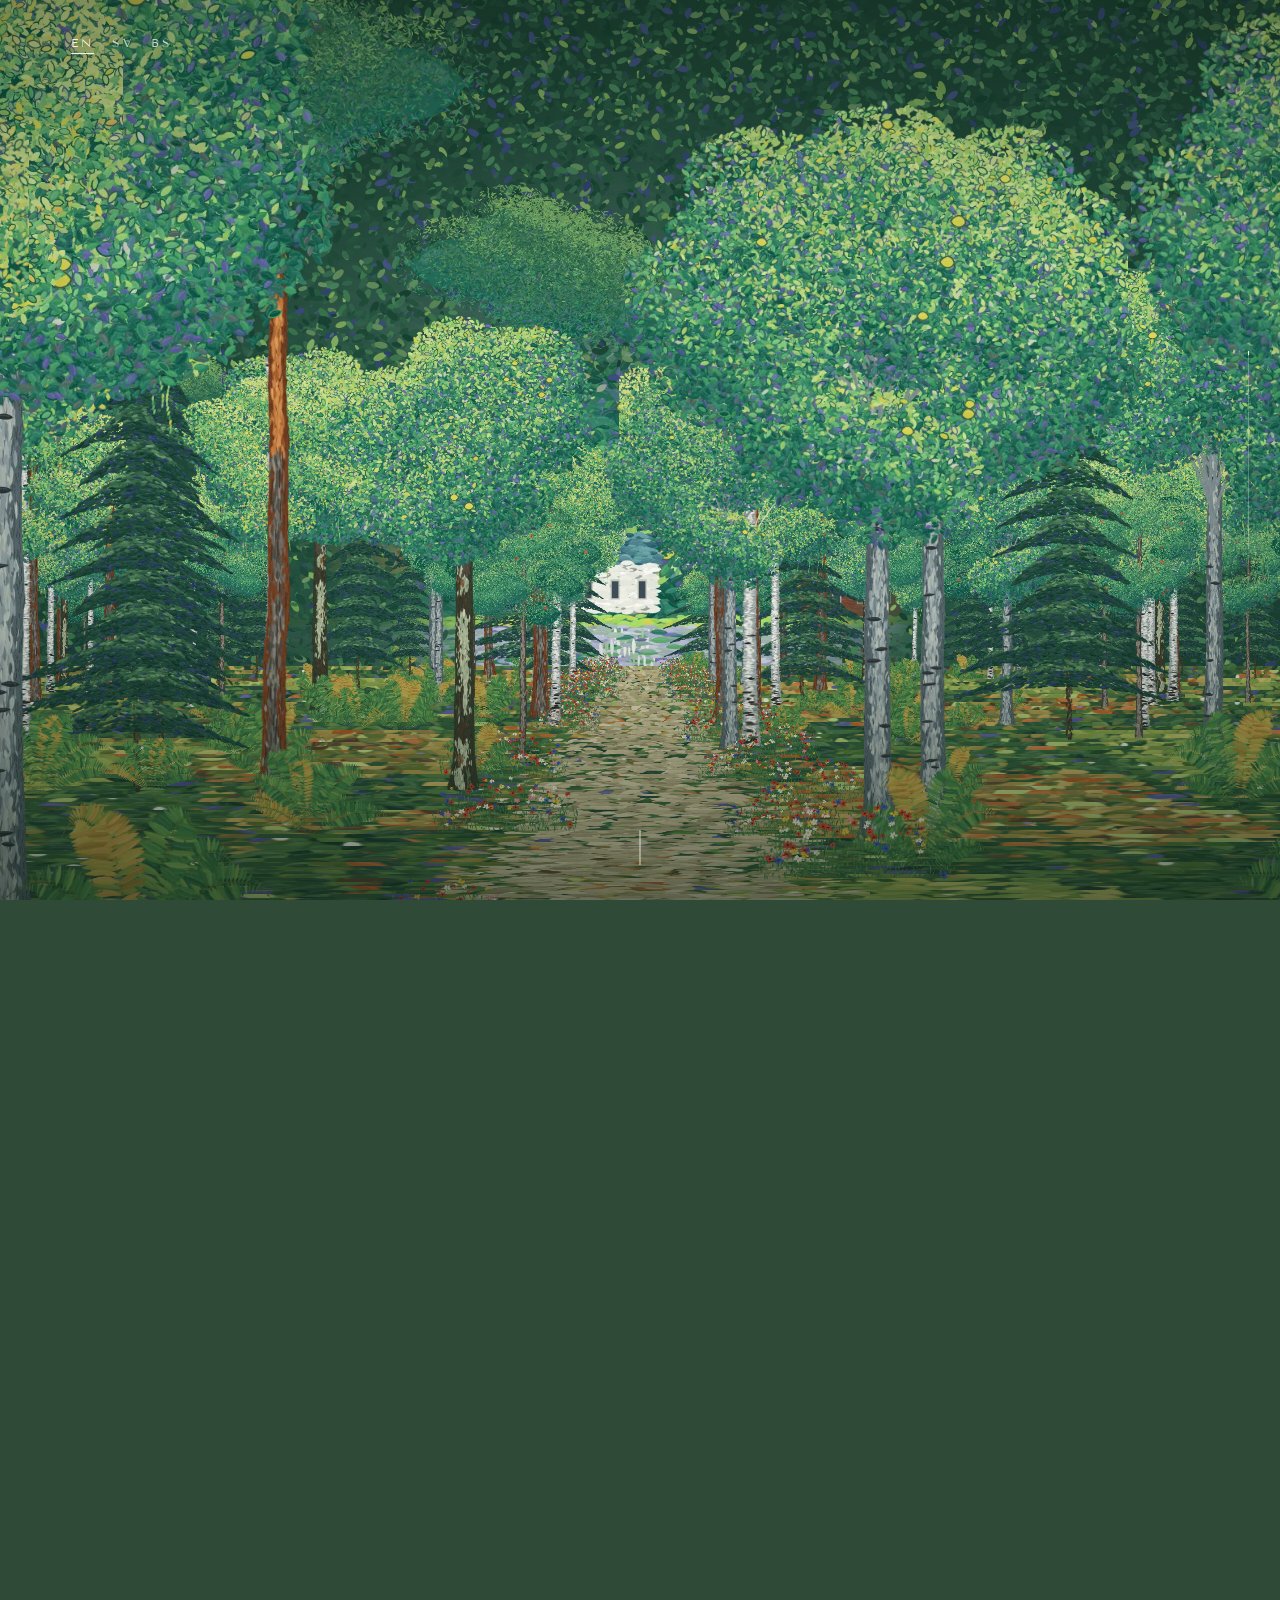
==== commit b6c3a798: "Repaint the Stay square as a glade in the new style The wedding page's "Stay" painting is now a glad" ====
--- a/index.html
+++ b/index.html
@@ -12,7 +12,7 @@
   <meta property="og:type" content="website">
   <link rel="icon" href="favicon.svg" type="image/svg+xml">
   <link rel="preload" href="assets/fonts/tenor-sans-latin-400-normal.woff2" as="font" type="font/woff2" crossorigin>
-  <link rel="stylesheet" href="assets/css/klimt.css?v=202610311436">
+  <link rel="stylesheet" href="assets/css/klimt.css?v=202610311441">
   <script>document.documentElement.classList.add("js")</script>
 </head>
 <body data-page="std">
@@ -44,11 +44,11 @@
       </div>
     </section>
   </main>
-  <script src="assets/js/i18n.js?v=202610311436"></script>
+  <script src="assets/js/i18n.js?v=202610311441"></script>
   <script>window.WEDDING.rsvpEndpoint = "/api/rsvp";</script>
-  <script src="assets/js/site.js?v=202610311436"></script>
-  <script src="assets/js/klimt.js?v=202610311436"></script>
-  <script src="assets/klimt/assets.js?v=202610311436"></script>
-  <script src="assets/js/journey.js?v=202610311436"></script>
+  <script src="assets/js/site.js?v=202610311441"></script>
+  <script src="assets/js/klimt.js?v=202610311441"></script>
+  <script src="assets/klimt/assets.js?v=202610311441"></script>
+  <script src="assets/js/journey.js?v=202610311441"></script>
 </body>
 </html>
--- a/assets/css/klimt.css
+++ b/assets/css/klimt.css
@@ -232,3 +232,4 @@
 .journey-final .links { margin-top: auto; padding: .2rem 1.2rem; }
 .journey-final .links a { color: #1d2a26; text-shadow: 0 0 12px rgb(214 232 214 / .95), 0 0 3px rgb(214 232 214 / .9); }
 html:not(.js) .journey-final, .journey.is-still .journey-final { display: block; padding: 0; }
+img.painting.glade { display: block; height: auto; object-fit: cover; }
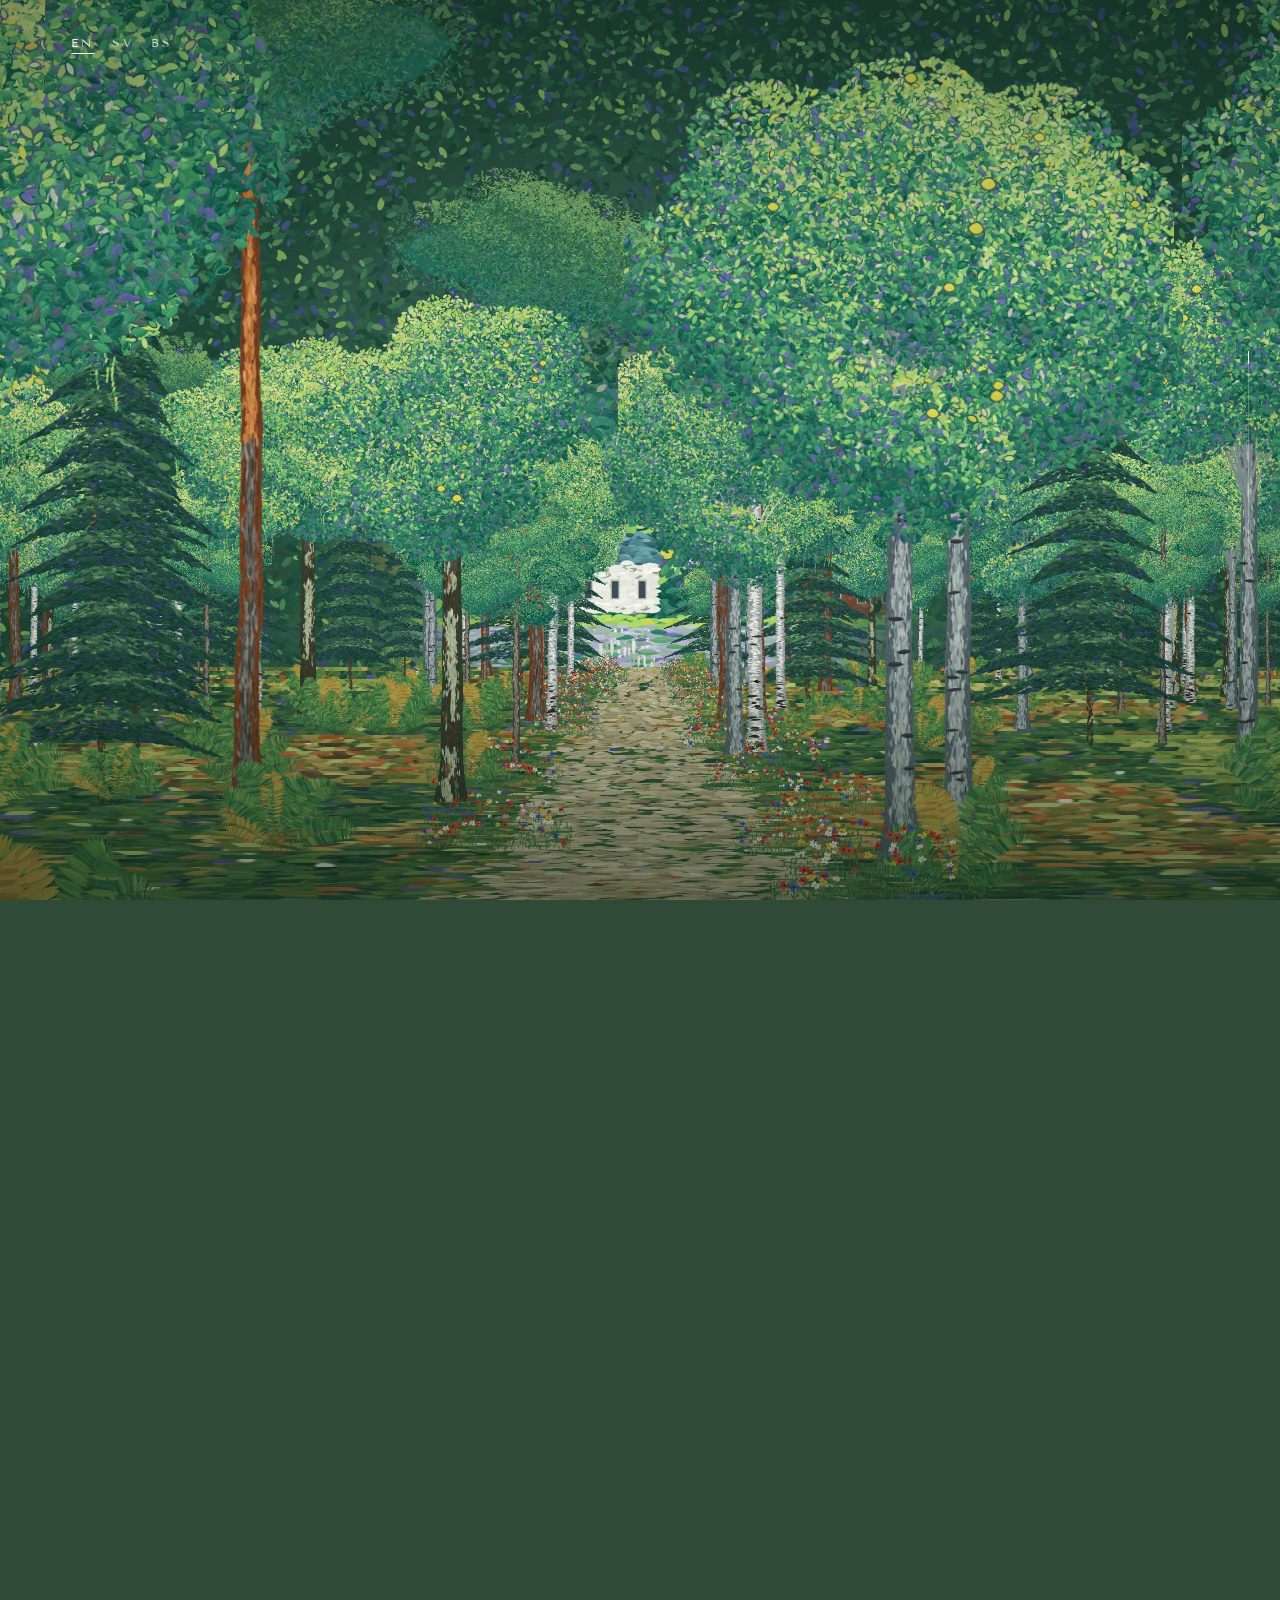
==== commit 287d5472: "Carry the painted world through the rest of the wedding page Every section below the walk now uses t" ====
--- a/index.html
+++ b/index.html
@@ -12,7 +12,7 @@
   <meta property="og:type" content="website">
   <link rel="icon" href="favicon.svg" type="image/svg+xml">
   <link rel="preload" href="assets/fonts/tenor-sans-latin-400-normal.woff2" as="font" type="font/woff2" crossorigin>
-  <link rel="stylesheet" href="assets/css/klimt.css?v=202610311441">
+  <link rel="stylesheet" href="assets/css/klimt.css?v=202610311450">
   <script>document.documentElement.classList.add("js")</script>
 </head>
 <body data-page="std">
@@ -44,11 +44,11 @@
       </div>
     </section>
   </main>
-  <script src="assets/js/i18n.js?v=202610311441"></script>
+  <script src="assets/js/i18n.js?v=202610311450"></script>
   <script>window.WEDDING.rsvpEndpoint = "/api/rsvp";</script>
-  <script src="assets/js/site.js?v=202610311441"></script>
-  <script src="assets/js/klimt.js?v=202610311441"></script>
-  <script src="assets/klimt/assets.js?v=202610311441"></script>
-  <script src="assets/js/journey.js?v=202610311441"></script>
+  <script src="assets/js/site.js?v=202610311450"></script>
+  <script src="assets/js/klimt.js?v=202610311450"></script>
+  <script src="assets/klimt/assets.js?v=202610311450"></script>
+  <script src="assets/js/journey.js?v=202610311450"></script>
 </body>
 </html>
--- a/assets/css/klimt.css
+++ b/assets/css/klimt.css
@@ -166,7 +166,7 @@
   .journey-print { align-content: center; }
   .painting-slot { width: min(100%, 52svh); justify-self: center; }
 }
-.journey-cue { position: absolute; z-index: 2; left: 50%; bottom: clamp(1.2rem, 4vh, 2.2rem); transform: translateX(-50%); margin: 0; font: .72rem/1 var(--caps); letter-spacing: .28em; text-transform: uppercase; color: #fbf9ee; text-shadow: 0 1px 8px rgb(40 30 10 / .6); white-space: nowrap; pointer-events: none; }
+.journey-cue { position: absolute; z-index: 2; left: 50%; bottom: clamp(1.2rem, 4vh, 2.2rem); transform: translateX(-50%); margin: 0; font: .72rem/1 var(--caps); letter-spacing: .28em; text-transform: uppercase; color: #fbf9ee; white-space: nowrap; pointer-events: none; }
 .journey-cue::after { content: ""; display: block; width: 1px; height: 2.2rem; margin: .8rem auto 0; background: currentColor; transform-origin: top; }
 @media (prefers-reduced-motion: no-preference) { .journey-cue::after { animation: walk 2.6s var(--ease-out) infinite; } }
 @keyframes walk { 0% { transform: scaleY(0); opacity: 1; } 70% { transform: scaleY(1); opacity: 1; } 100% { transform: scaleY(1); opacity: 0; } }
@@ -233,3 +233,71 @@
 .journey-final .links a { color: #1d2a26; text-shadow: 0 0 12px rgb(214 232 214 / .95), 0 0 3px rgb(214 232 214 / .9); }
 html:not(.js) .journey-final, .journey.is-still .journey-final { display: block; padding: 0; }
 img.painting.glade { display: block; height: auto; object-fit: cover; }
+
+/* ——— the wedding page after the walk: the same painted world, room by room ——— */
+.w-h { margin: 0 0 1.6rem; font: 400 clamp(1.5rem, 1rem + 1.6vw, 2.5rem)/1.2 var(--caps); letter-spacing: .32em; margin-right: -.32em; text-transform: uppercase; color: var(--slate); text-wrap: balance; }
+.w-head { text-align: center; max-width: 38rem; margin: 0 auto; }
+.w-head p { font-size: clamp(1.08rem, 1rem + .3vw, 1.25rem); line-height: 1.7; }
+.w-cut { position: absolute; pointer-events: none; user-select: none; height: auto; will-change: transform; }
+@media (max-width: 1179px) { .w-cut-birch, .w-cut-spruce { display: none; } }
+
+.w-welcome { position: relative; min-height: 92svh; display: grid; place-items: center; padding: clamp(5rem, 14vh, 9rem) var(--gutter); overflow: hidden; }
+.w-letter { max-width: 34rem; text-align: center; }
+.w-letter p { font-size: clamp(1.15rem, 1.02rem + .45vw, 1.42rem); line-height: 1.75; margin: 0 0 1.1rem; }
+.w-sign { margin-top: 2.2rem !important; font: 400 clamp(1rem, .9rem + .4vw, 1.25rem)/1 var(--caps) !important; letter-spacing: .32em; text-transform: uppercase; }
+.w-cut-birch { right: calc(50% + 19rem); bottom: -2%; height: min(96svh, 980px); width: auto; }
+.w-cut-fern { right: max(2vw, calc(50% - 42rem)); bottom: -1rem; height: clamp(7rem, 16vw, 13rem); width: auto; }
+
+.w-day { padding: clamp(5rem, 13vh, 9rem) var(--gutter); }
+.day-track { list-style: none; margin: clamp(3rem, 8vh, 5.5rem) auto 0; padding: 0; max-width: 76rem; display: grid; grid-template-columns: repeat(6, minmax(0, 1fr)); position: relative; }
+.day-track::before { content: ""; position: absolute; left: 0; right: 0; top: 0; height: 48px; background: url(../klimt/day-ribbon.webp) center / 100% 100% no-repeat; }
+.day-track li { position: relative; text-align: center; padding: 5rem .7rem 0; }
+.day-track li::before { content: ""; position: absolute; left: 50%; top: 18px; width: 12px; height: 12px; margin-left: -6px; border-radius: 50%; background: var(--ground); box-shadow: 0 0 0 1.5px var(--slate); }
+.day-track time { display: block; font: 400 clamp(1.3rem, 1rem + .9vw, 1.9rem)/1 var(--caps); letter-spacing: .1em; color: var(--slate); font-variant-numeric: tabular-nums; }
+.day-track strong { display: block; margin-top: 1rem; font: 400 .8rem/1.4 var(--caps); letter-spacing: .2em; text-transform: uppercase; }
+.day-track span { display: block; margin-top: .5rem; font-style: italic; color: var(--slate-soft); line-height: 1.45; }
+@media (max-width: 860px) {
+  .day-track { grid-template-columns: 1fr; max-width: 30rem; }
+  .day-track::before { right: auto; width: 40px; height: auto; bottom: 0; background-image: url(../klimt/day-ribbon-v.webp); }
+  .day-track li { text-align: left; padding: .2rem 0 2.2rem 4.2rem; }
+  .day-track li::before { left: 20px; top: .45rem; }
+}
+
+.w-travel { position: relative; padding: clamp(5rem, 13vh, 9rem) var(--gutter) clamp(6rem, 15vh, 10rem); overflow: hidden; }
+.w-travel-body { max-width: 52rem; margin: 0 auto; }
+.route-river { margin: clamp(3rem, 7vh, 4.5rem) 0; }
+.route-river::before { border: 0 !important; height: 24px; top: -.15rem; background: url(../klimt/river-ribbon.webp) center / 100% 100% no-repeat; opacity: 1; }
+.route-river li::before { background: var(--ground); border-color: var(--slate); }
+.w-travel .ways { grid-template-columns: repeat(3, minmax(0, 1fr)); gap: 2rem clamp(1.5rem, 4vw, 3.5rem); display: grid; }
+.w-travel .ways p { line-height: 1.65; }
+.w-cut-spruce { left: calc(50% + 28rem); bottom: -3%; height: min(80svh, 780px); width: auto; }
+@media (max-width: 860px) {
+  .w-travel .ways { grid-template-columns: 1fr; }
+  .route-river::before { width: 1px; height: auto; background: var(--slate); }
+}
+
+.w-stay { display: grid; grid-template-columns: minmax(0, 1fr) minmax(0, 1fr); min-height: 88svh; }
+.w-stay-img { width: 100%; height: 100%; object-fit: cover; display: block; }
+.w-stay-text { align-self: center; padding: clamp(3rem, 8vw, 7rem); max-width: 38rem; }
+.w-stay-text p { font-size: clamp(1.08rem, 1rem + .3vw, 1.25rem); line-height: 1.7; }
+.w-stay-text .w-h { text-align: left; }
+@media (max-width: 860px) { .w-stay { grid-template-columns: 1fr; } .w-stay-img { aspect-ratio: 1; height: auto; } .w-stay-text .w-h { text-align: center; } }
+
+.w-rsvp { padding: clamp(5rem, 13vh, 9rem) var(--gutter); background: #1f4a3a url(../klimt/wood-band.webp) center / cover; }
+.w-card { position: relative; max-width: 40rem; margin: 0 auto; background: var(--ground); padding: clamp(2.2rem, 6vw, 4rem) clamp(1.5rem, 5vw, 3.5rem); box-shadow: 0 2px 4px rgb(8 22 14 / .25), 0 34px 70px -28px rgb(8 22 14 / .7); }
+.w-card::before { content: ""; position: absolute; inset: 12px; border: 1px solid var(--line); pointer-events: none; }
+.w-card .w-h { text-align: center; }
+
+.w-close { position: relative; min-height: min(88svh, 52vw + 4rem); display: flex; flex-direction: column; align-items: center; justify-content: space-between; text-align: center; padding: clamp(4rem, 10vh, 7rem) var(--gutter) clamp(1.5rem, 4vh, 2.5rem); background: #b9bcd6 url(../klimt/valley.webp) center 60% / cover; color: #1d2a26; }
+.w-close-words { text-shadow: 0 0 18px rgb(238 242 250 / .9); }
+.w-close .names { font-size: clamp(1.8rem, 1rem + 2.4vw, 3.2rem); margin: 0; }
+.w-close .names > span { white-space: nowrap; display: inline !important; }
+.w-close-foot { display: grid; gap: .3rem; justify-items: center; }
+.w-close-date { margin: 1.2rem 0 .4rem; font: 400 1rem/1 var(--caps); letter-spacing: .32em; }
+.w-close p { margin-top: .4rem; }
+.w-close-back { margin-top: 1.4rem !important; font: .8rem/1 var(--caps); letter-spacing: .22em; text-transform: uppercase; }
+.w-close-back a { display: inline-flex; min-height: 44px; align-items: center; }
+.w-close .credits { margin: 0; color: #1d2a26; text-shadow: 0 0 10px rgb(214 222 236 / .9); }
+@media (max-width: 600px) { .w-close .names > span { display: block !important; } .w-close { min-height: 82svh; background-position: 38% 70%; } }
+.w-close-foot .w-close-back { margin-top: 0 !important; }
+.w-close-foot a { text-shadow: 0 0 10px rgb(214 222 236 / .95), 0 0 2px rgb(214 222 236 / .9); }
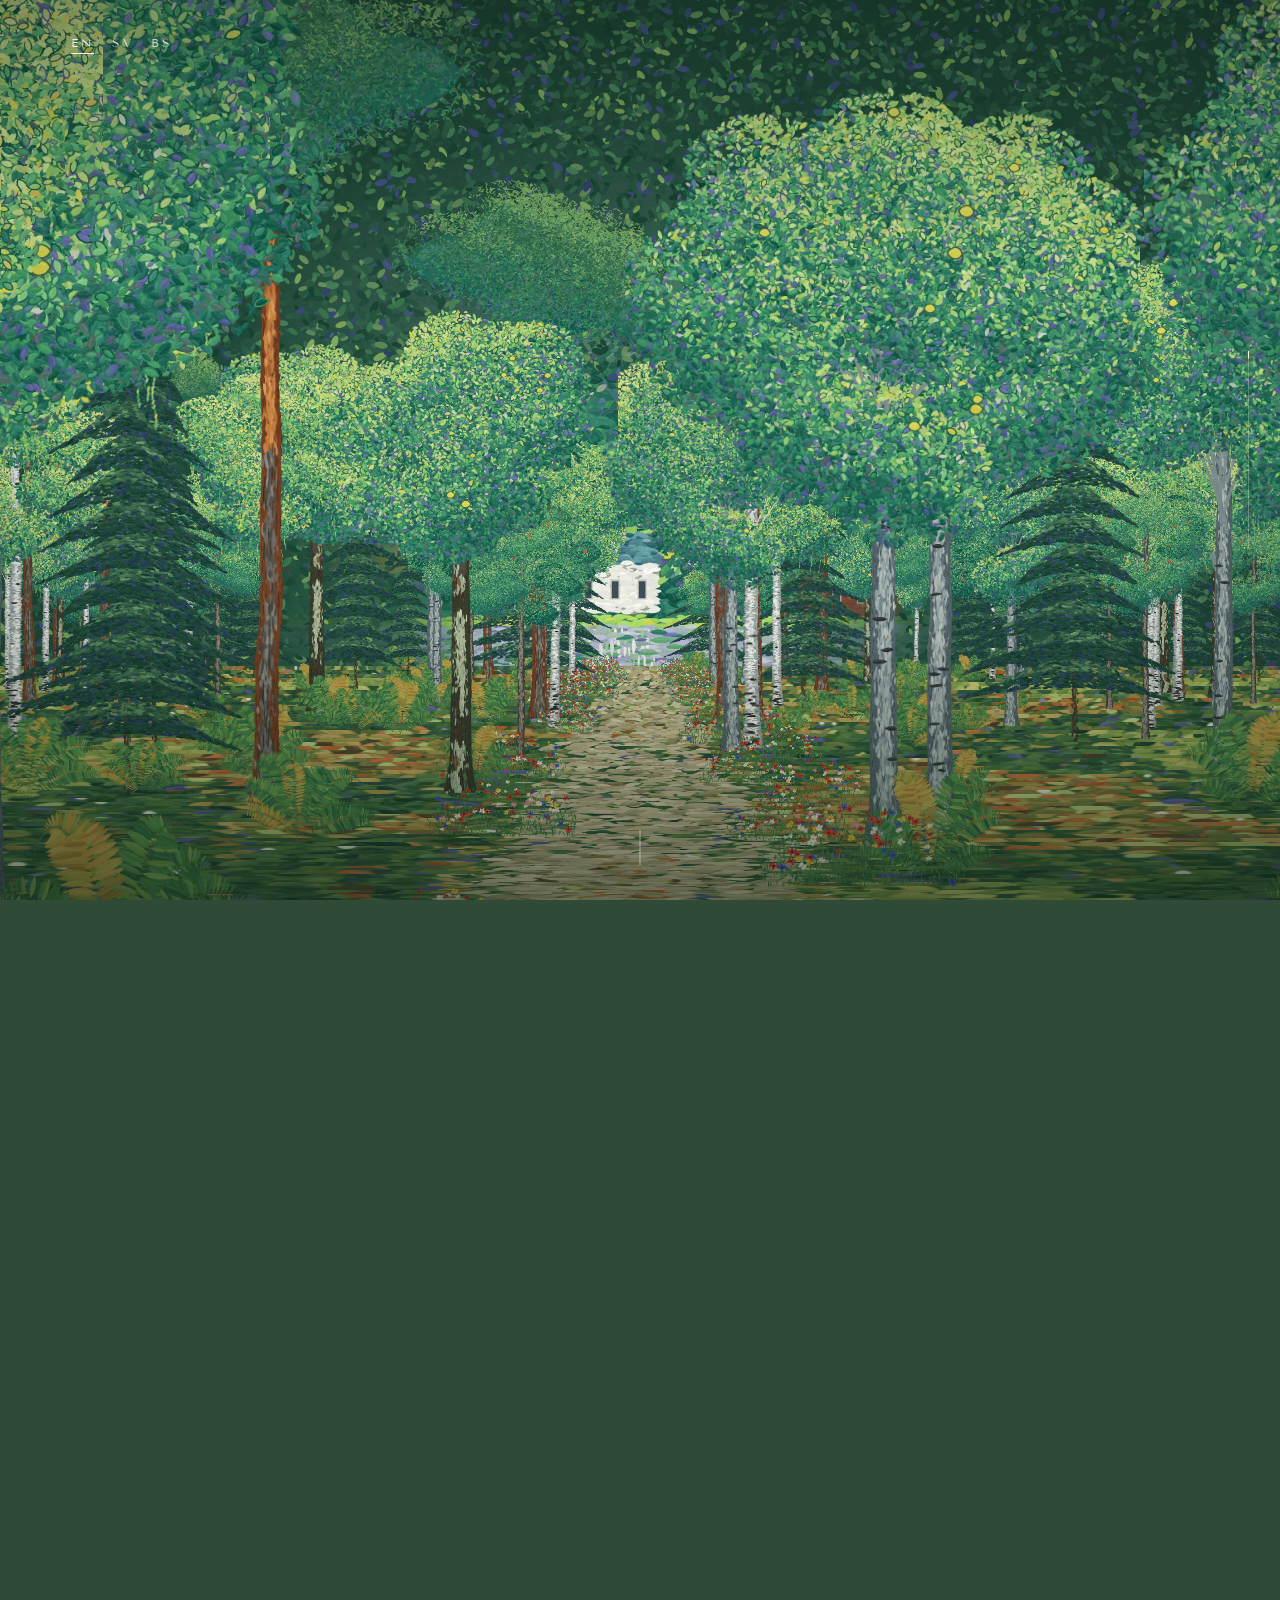
==== commit ae11970d: "Premium Save the Date ending; lighter walk for Firefox The Save the Date's last view is now a compos" ====
--- a/index.html
+++ b/index.html
@@ -12,7 +12,7 @@
   <meta property="og:type" content="website">
   <link rel="icon" href="favicon.svg" type="image/svg+xml">
   <link rel="preload" href="assets/fonts/tenor-sans-latin-400-normal.woff2" as="font" type="font/woff2" crossorigin>
-  <link rel="stylesheet" href="assets/css/klimt.css?v=202610311450">
+  <link rel="stylesheet" href="assets/css/klimt.css?v=202610311550">
   <script>document.documentElement.classList.add("js")</script>
 </head>
 <body data-page="std">
@@ -20,6 +20,7 @@
   <main id="main">
     <section class="journey" data-journey aria-labelledby="names">
       <div class="journey-stage">
+        <div class="journey-veil" aria-hidden="true"></div>
         <canvas class="journey-canvas" role="img" aria-label="A walk through a birch forest painted in small dabs of colour, after Klimt, opening onto Järvsö dal." data-i18n-attr="aria-label: k.journey"></canvas>
         <div class="journey-shade" aria-hidden="true"></div>
         <header class="top">
@@ -32,8 +33,9 @@
         <div class="journey-final label">
             <h1 id="names" class="names"><span>Alma</span> <span><span class="amp">&amp;</span> Sanjin</span></h1>
             <p class="subtitle" data-i18n="std.lede">are getting married</p>
-            <p class="place">Järvsö · Hälsingland</p>
             <p class="year" data-i18n-attr="aria-label: date.long" aria-label="Friday 27 August 2027">27 · 08 · 2027</p>
+            <p class="std-save" data-i18n="std.save">Please save the date — the invitation will follow.</p>
+            <p class="place" data-i18n="std.weekday">Friday · Järvsö, Hälsingland</p>
             <p class="links">
               <a href="assets/sanjin-alma-2027-08-27.ics" download data-i18n="cta.calendar">Add to calendar</a>
               <a href="wedding.html" data-keep-lang data-i18n="cta.wedding">The wedding page</a>
@@ -44,11 +46,11 @@
       </div>
     </section>
   </main>
-  <script src="assets/js/i18n.js?v=202610311450"></script>
+  <script src="assets/js/i18n.js?v=202610311550"></script>
   <script>window.WEDDING.rsvpEndpoint = "/api/rsvp";</script>
-  <script src="assets/js/site.js?v=202610311450"></script>
-  <script src="assets/js/klimt.js?v=202610311450"></script>
-  <script src="assets/klimt/assets.js?v=202610311450"></script>
-  <script src="assets/js/journey.js?v=202610311450"></script>
+  <script src="assets/js/site.js?v=202610311550"></script>
+  <script src="assets/js/klimt.js?v=202610311550"></script>
+  <script src="assets/klimt/assets.js?v=202610311550"></script>
+  <script src="assets/js/journey.js?v=202610311550"></script>
 </body>
 </html>
--- a/assets/css/klimt.css
+++ b/assets/css/klimt.css
@@ -301,3 +301,24 @@
 @media (max-width: 600px) { .w-close .names > span { display: block !important; } .w-close { min-height: 82svh; background-position: 38% 70%; } }
 .w-close-foot .w-close-back { margin-top: 0 !important; }
 .w-close-foot a { text-shadow: 0 0 10px rgb(214 222 236 / .95), 0 0 2px rgb(214 222 236 / .9); }
+
+/* the first view waits under a painted veil until the whole wood has arrived */
+.journey-veil { position: absolute; inset: 0; z-index: 6; pointer-events: none; background: radial-gradient(120% 90% at 50% 48%, #2f6048, #1f4a3a 60%, #173d34); transition: opacity 1.4s var(--ease-out), visibility 0s linear 1.4s; }
+.journey-veil::after { content: ""; position: absolute; left: 50%; top: 50%; width: 9px; height: 9px; margin: -4.5px 0 0 -4.5px; border-radius: 50%; background: #c9e08a; opacity: .8; }
+@media (prefers-reduced-motion: no-preference) { .journey-veil::after { animation: veilbreath 1.8s ease-in-out infinite; } }
+@keyframes veilbreath { 50% { transform: scale(2.2); opacity: .3; } }
+.journey-veil.is-up { opacity: 0; visibility: hidden; }
+html:not(.js) .journey-veil, .journey.is-still .journey-veil { display: none; }
+
+/* the Save the Date's last view: a composed title over Järvsö */
+body[data-page="std"] .journey-final .names { font-size: clamp(2.1rem, 1rem + 3.4vw, 4.4rem); letter-spacing: .34em; margin-right: -.34em; }
+body[data-page="std"] .journey-final .subtitle { margin-top: .9rem; font-size: clamp(1.15rem, 1rem + .6vw, 1.6rem); }
+body[data-page="std"] .journey-final .year { margin-top: clamp(1rem, 2.6vh, 1.6rem); font-size: clamp(1.1rem, .9rem + .7vw, 1.6rem); letter-spacing: .36em; }
+body[data-page="std"] .journey-final .place { margin-top: .6rem; font-size: .78rem; letter-spacing: .3em; }
+.std-save { margin: clamp(.9rem, 2.4vh, 1.4rem) auto 0; font-style: italic; font-size: clamp(1rem, .95rem + .25vw, 1.15rem); max-width: 26rem; }
+body[data-page="std"] .journey-final .links { gap: .3rem 2.6rem; font-size: .82rem; letter-spacing: .26em; }
+/* sky: names and date; lake: the save-the-date line, place and links */
+body[data-page="std"] .journey-final .std-save { margin-top: auto; color: #1d2a26; text-shadow: 0 0 12px rgb(214 222 236 / .95); }
+body[data-page="std"] .journey-final .place { margin-top: .8rem; text-shadow: 0 0 12px rgb(214 222 236 / .95); }
+body[data-page="std"] .journey-final .links { margin-top: clamp(.8rem, 2.4vh, 1.4rem); }
+body[data-page="std"] .journey-final .names { font-size: clamp(2rem, 1rem + 2.8vw, 3.8rem); }
